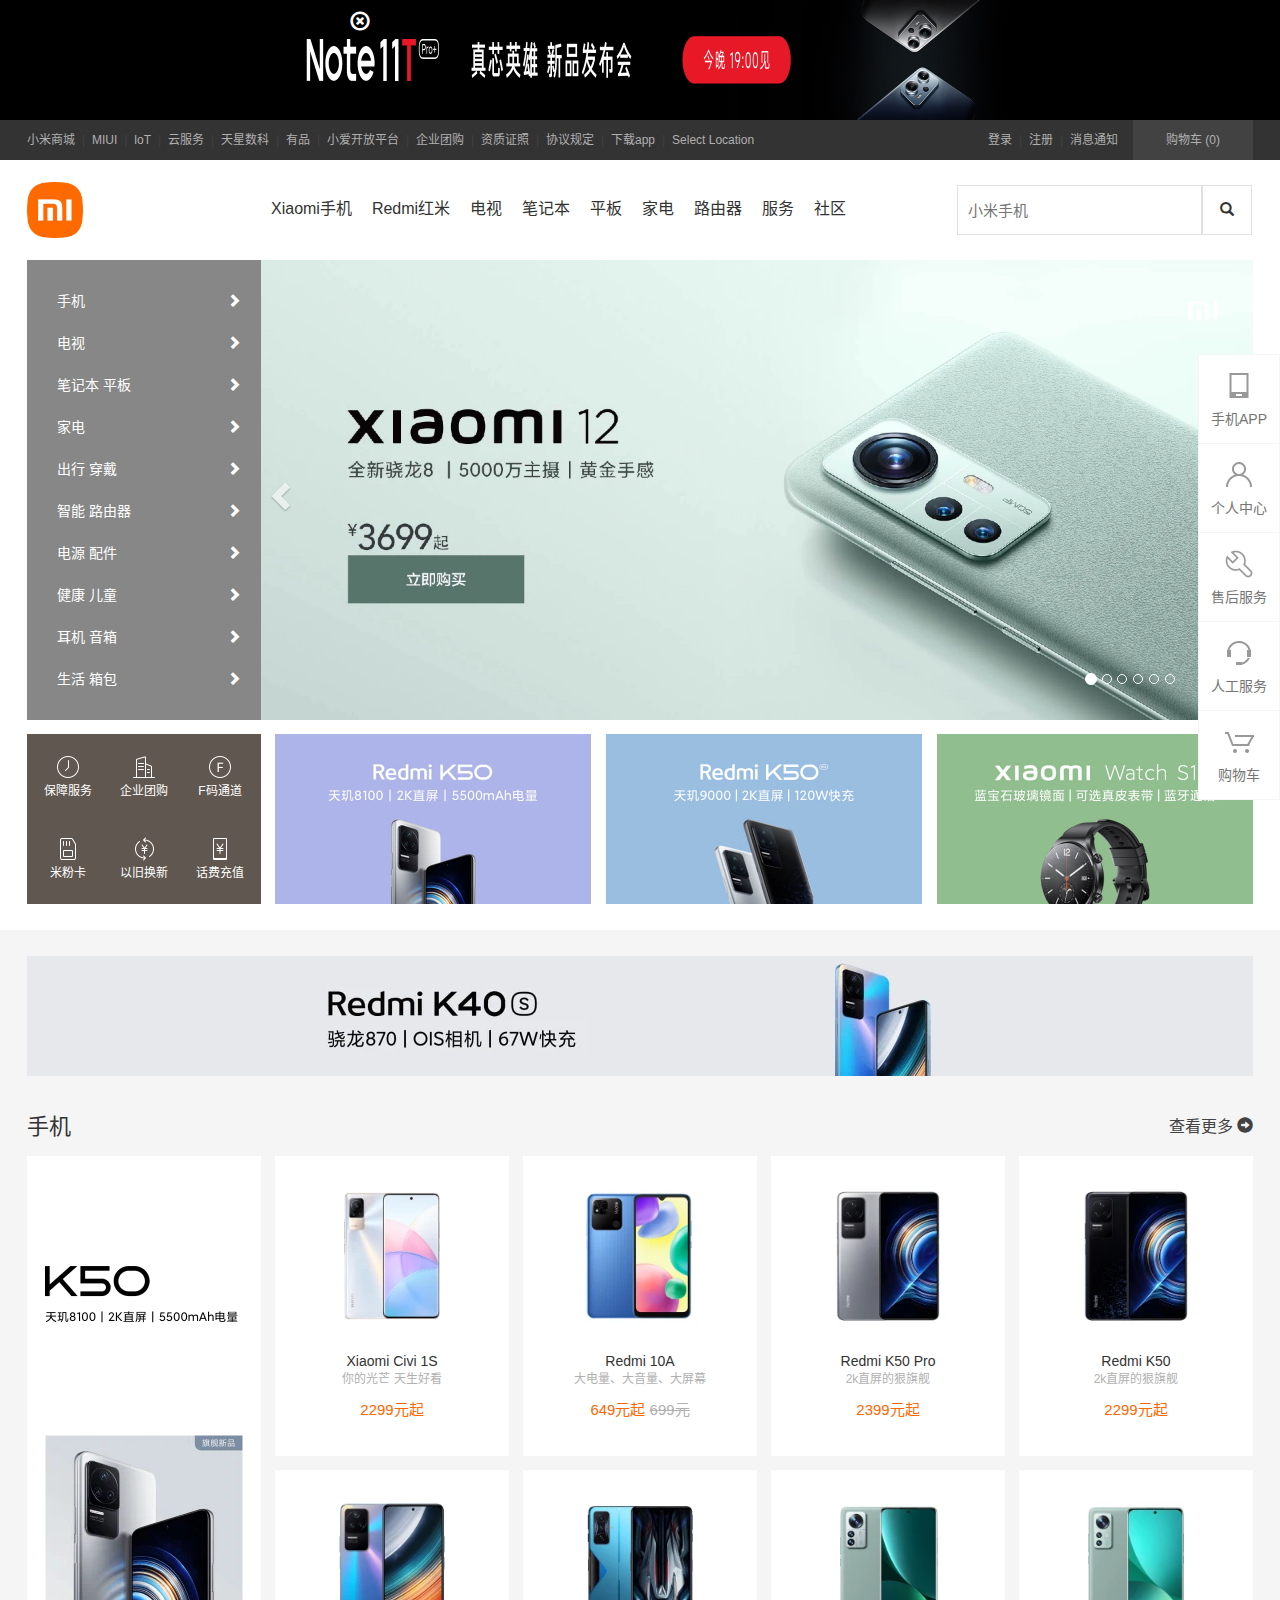
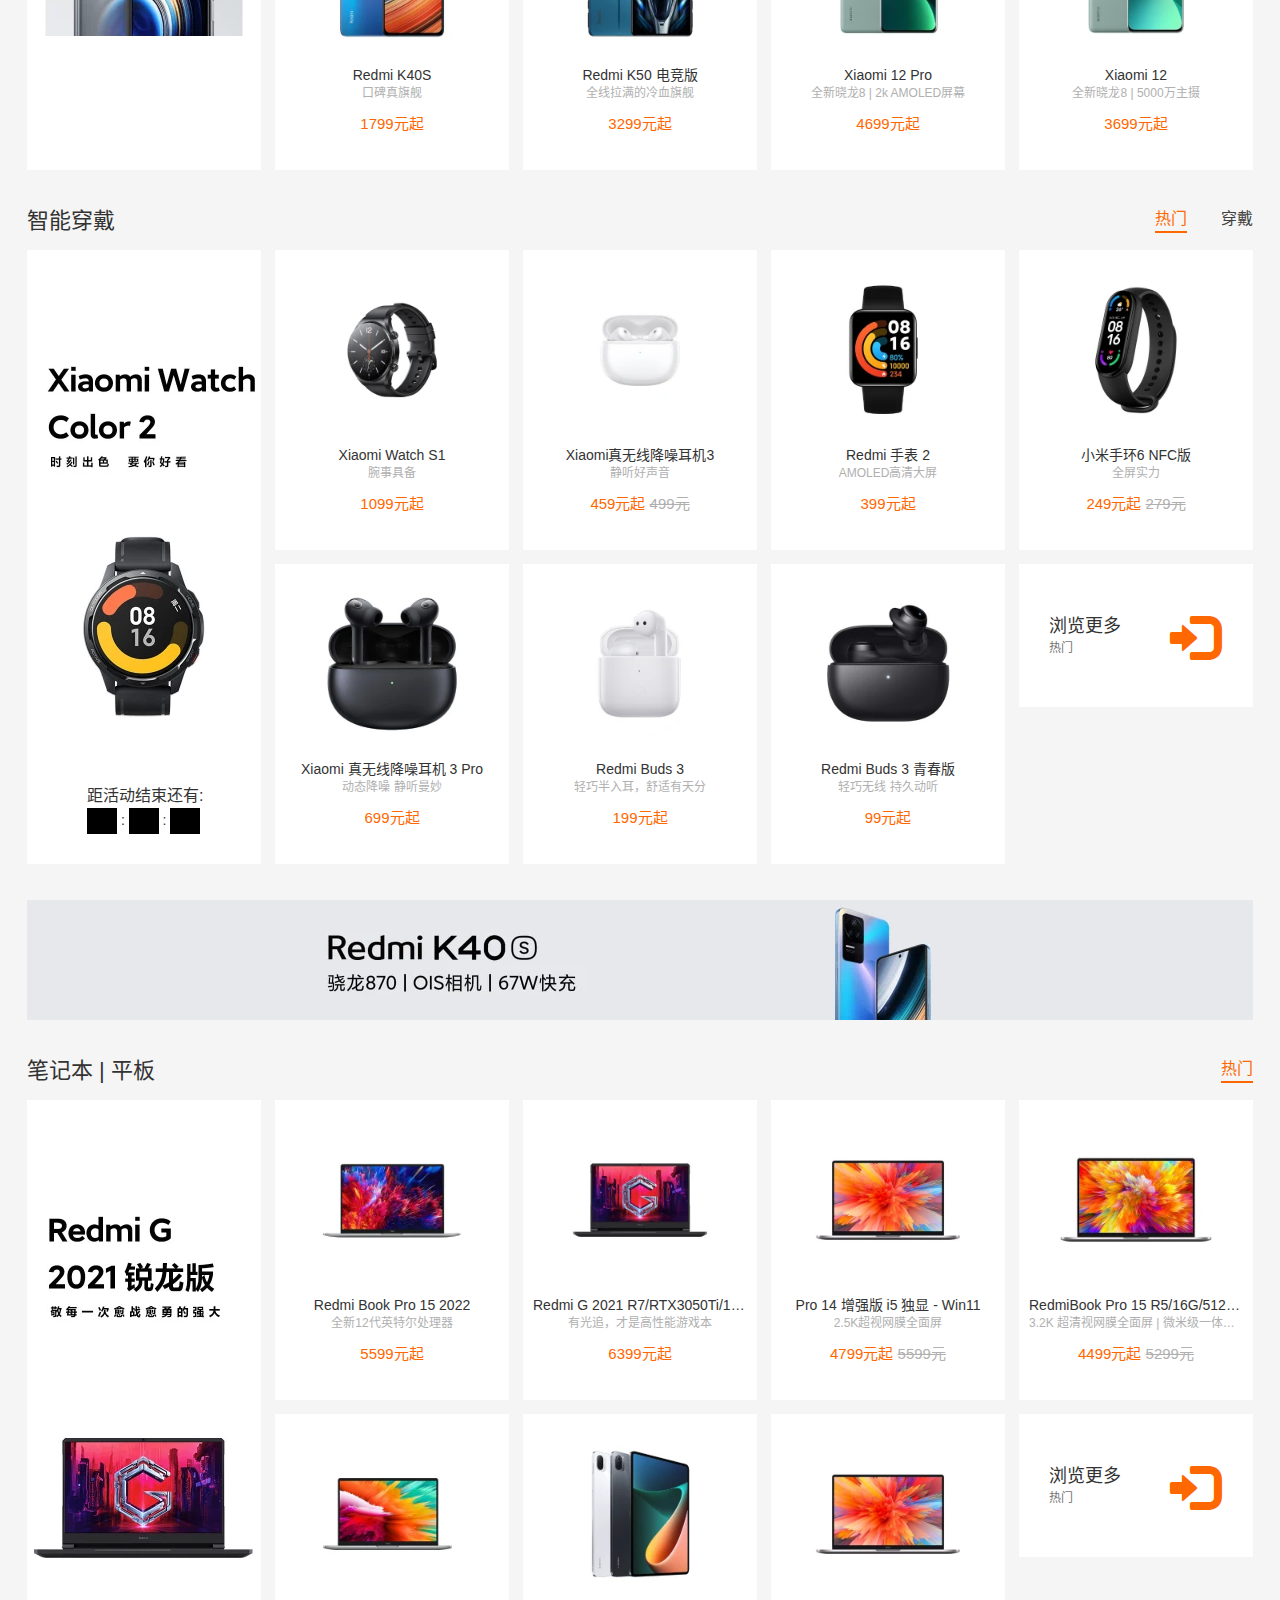
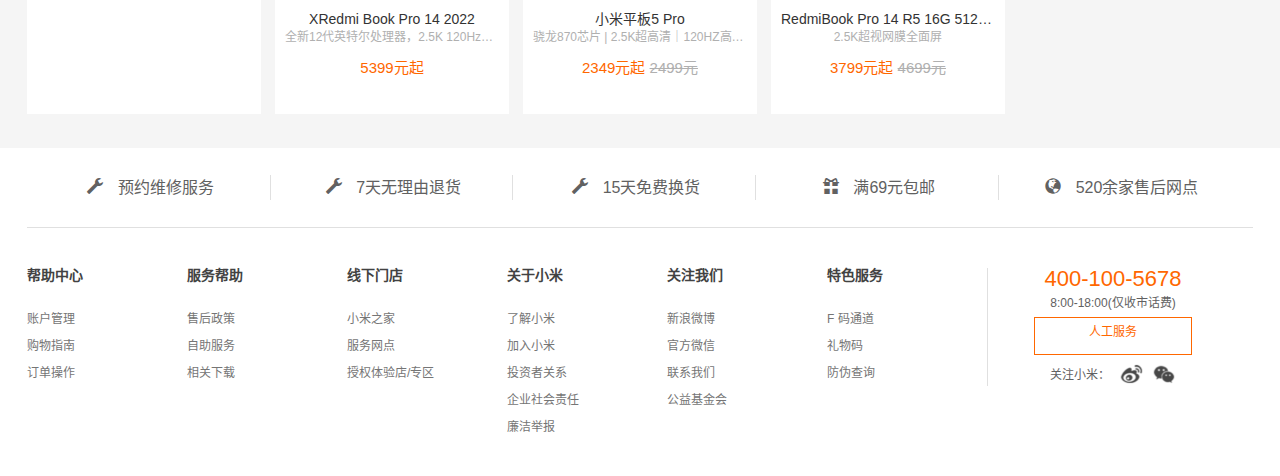
==== index.html @ 3104c043 "鼠标悬浮修改" ====
<!DOCTYPE html>
<html lang="zh-CN">
  <head>
    <meta charset="utf-8">
    <meta http-equiv="X-UA-Compatible" content="IE=edge">
    <meta name="viewport" content="width=device-width, initial-scale=1">
    <!-- 上述3个meta标签*必须*放在最前面，任何其他内容都*必须*跟随其后！ -->
    <title>mi</title>
    <link rel="shot icon" href="./images/mi_log.jpg">
    <!-- Bootstrap -->
    <link rel="stylesheet" href="./bootstrap框架/css/bootstrap.css">

    <!-- 初始化定义 -->
    <link rel="stylesheet" href="./css/initialization.css">
    <!-- 顶部导航栏 -->
    <link rel="stylesheet" href="./css/header.css">
    <!-- 轮播图区域 -->
    <link rel="stylesheet" href="./css/home_hero.css">
    <!-- 主要内容区域-->
    <link rel="stylesheet" href="./css/primary_coverage.css">
    <!-- 登录界面 -->
    <link rel="stylesheet" href="./css/Login_interface.css">
    <link rel="stylesheet" href="./css/sign_in.css">
    <!-- 右侧固定一长列 -->
    <link rel="stylesheet" href="./css/return_top.css">
    <!-- 最底部-预约维修-下面白色一块 -->
    <link rel="stylesheet" href="./css/bottom_information.css">

    <script src="./js/index.js"></script>
  </head>
  <body>
      <!-- 顶部导航栏 -->
    <div>
        <div class="header">
             <div id="advertisement" style="display: block;">
                <div class="advertisement-box">
                    <div class="delete_box" onclick="adclick()">
                        <span class="glyphicon glyphicon-remove-circle" aria-hidden="true" style="font-weight: 400; color: #fff;"></span>
                    </div>
                    <a>
                        <img src="./images/advertisement.jpg" alt="">
                    </a>
                </div>
             </div>
            <div class="site-topbar">
                <div class="container">
                    <div class="topbar-nav">
                        <a href="#">小米商城</a>
                        <span class="sep">|</span>
                        <a href="#">MIUI</a>
                        <span class="sep">|</span>
                        <a href="#">loT</a>
                        <span class="sep">|</span>
                        <a href="#">云服务</a>
                        <span class="sep">|</span>
                        <a href="#">天星数科</a>
                        <span class="sep">|</span>
                        <a href="#">有品</a>
                        <span class="sep">|</span>
                        <a href="#">小爱开放平台</a>
                        <span class="sep">|</span>
                        <a href="#">企业团购</a>
                        <span class="sep">|</span>
                        <a href="#">资质证照</a>
                        <span class="sep">|</span>
                        <a href="#">协议规定</a>
                        <span class="sep">|</span>
                        <a href="#">下载app</a>
                        <span class="sep">|</span>
                        <a href="#">Select Location</a>
                    </div>
                    <div class="topbar-cart">
                        <a href="./shopping_cart.html" id="shopping_cart_before" class="cart-mini">
                            购物车
                            <span>(0)</span>
                        </a>
                        <div class="cart-menu" id="shopping_cart_after" style="height: 0px;">
                            <div class="cart-menu_text" id="shopping_cart_after_text" >购物车中还没有商品，赶紧选购吧！</div>
                        </div>
                    </div>
                    <div class="topbar-info">
                        <a onclick="addClick();">登录</a>
                        <span class="sep">|</span>
                        <a href="#">注册</a>
                        <span class="sep">|</span>
                        <a href="#">消息通知</a>
                    </div>
                </div>
            </div>
            <div class="site-header">
                <div class="container">
                    <div class="header-logo"><img src="./images/mi_log.jpg" alt=""></div>
                    <div class="header-nav">
                        <ul class="nav-list">
                            <li class="nav-category">
                                <a class="link-category" href="#"><span style="display: none;" class="text">全部商品分类</span></a>
                                <div class="site-category">
                                    <ul class="site-category-list">
                                        <li class="category-item">
                                            <a class="title" id="col-1" href="#">手机<span class="glyphicon glyphicon-chevron-right arrow" aria-hidden="true"></span></a>
                                            <div id="list-col-1" class="children-list-col" style="display: none;">
                                                <ul class="children-list-col-1">
                                                    <li>
                                                        <a href="" class="links">
                                                            <img src="./images/左侧列表/1_1_1.jpg" alt="1_1_1" class="themb">
                                                            <span class="text">Xiaomi Civi 1S</span>
                                                        </a>
                                                    </li>
                                                    <li>
                                                        <a href="" class="links">
                                                            <img src="./images/左侧列表/1_1_1.jpg" alt="1_1_1" class="themb">
                                                            <span class="text">Xiaomi Civi 1S</span>
                                                        </a>
                                                    </li>
                                                    <li>
                                                        <a href="" class="links">
                                                            <img src="./images/左侧列表/1_1_1.jpg" alt="1_1_1" class="themb">
                                                            <span class="text">Xiaomi Civi 1S</span>
                                                        </a>
                                                    </li>
                                                    <li>
                                                        <a href="" class="links">
                                                            <img src="./images/左侧列表/1_1_1.jpg" alt="1_1_1" class="themb">
                                                            <span class="text">Xiaomi Civi 1S</span>
                                                        </a>
                                                    </li>
                                                    <li>
                                                        <a href="" class="links">
                                                            <img src="./images/左侧列表/1_1_1.jpg" alt="1_1_1" class="themb">
                                                            <span class="text">Xiaomi Civi 1S</span>
                                                        </a>
                                                    </li>
                                                    <li>
                                                        <a href="" class="links">
                                                            <img src="./images/左侧列表/1_1_1.jpg" alt="1_1_1" class="themb">
                                                            <span class="text">Xiaomi Civi 1S</span>
                                                        </a>
                                                    </li>
                                                </ul>
                                                <ul class="children-list-col-2">
                                                    <li>
                                                        <a href="" class="links">
                                                            <img src="./images/左侧列表/1_1_1.jpg" alt="1_1_1" class="themb">
                                                            <span class="text">Xiaomi Civi 1S</span>
                                                        </a>
                                                    </li>
                                                </ul>
                                                <ul class="children-list-col-3">
                                                    <li>
                                                        <a href="" class="links">
                                                            <img src="./images/左侧列表/1_1_1.jpg" alt="1_1_1" class="themb">
                                                            <span class="text">Xiaomi Civi 1S</span>
                                                        </a>
                                                    </li>
                                                </ul>
                                                <ul class="children-list-col-4">
                                                    <li>
                                                        <a href="" class="links">
                                                            <img src="./images/左侧列表/1_1_1.jpg" alt="1_1_1" class="themb">
                                                            <span class="text">Xiaomi Civi 1S</span>
                                                        </a>
                                                    </li>
                                                </ul>
                                            </div>
                                        </li>
                                        <li class="category-item"><a class="title" href="#">电视<span class="glyphicon glyphicon-chevron-right arrow" aria-hidden="true"></span></a></li>
                                        <li class="category-item"><a class="title" href="#">笔记本 平板<span class="glyphicon glyphicon-chevron-right arrow" aria-hidden="true"></span></a></li>
                                        <li class="category-item"><a class="title" href="#">家电<span class="glyphicon glyphicon-chevron-right arrow" aria-hidden="true"></span></a></li>
                                        <li class="category-item"><a class="title" href="#">出行 穿戴<span class="glyphicon glyphicon-chevron-right arrow" aria-hidden="true"></span></a></li>
                                        <li class="category-item"><a class="title" href="#">智能 路由器<span class="glyphicon glyphicon-chevron-right arrow" aria-hidden="true"></span></a></li>
                                        <li class="category-item"><a class="title" href="#">电源 配件<span class="glyphicon glyphicon-chevron-right arrow" aria-hidden="true"></span></a></li>
                                        <li class="category-item"><a class="title" href="#">健康 儿童<span class="glyphicon glyphicon-chevron-right arrow" aria-hidden="true"></span></a></li>
                                        <li class="category-item"><a class="title" href="#">耳机 音箱<span class="glyphicon glyphicon-chevron-right arrow" aria-hidden="true"></span></a></li>
                                        <li class="category-item"><a class="title" href="#">生活 箱包<span class="glyphicon glyphicon-chevron-right arrow" aria-hidden="true"></span></a></li>
                                    </ul>
                                </div>
                            </li>
                            <li id="nav-item-1" class="nav-item"><a class="link" href="#">Xiaomi手机</a></li>
                            <li id="nav-item-2" class="nav-item"><a class="link" href="#">Redmi红米</a></li>
                            <li class="nav-item"><a class="link" href="#">电视</a></li>
                            <li class="nav-item"><a class="link" href="#">笔记本</a></li>
                            <li class="nav-item"><a class="link" href="#">平板</a></li>
                            <li class="nav-item"><a class="link" href="#">家电</a></li>
                            <li class="nav-item"><a class="link" href="#">路由器</a></li>
                            <li class="nav-item"><a class="link" href="#">服务</a></li>
                            <li class="nav-item"><a class="link" href="#">社区</a></li>
                        </ul>
                    </div>
                    <div class="header-search">
                        <div class="search">
                            <input type="text" class="search_input" placeholder="小米手机">
                            <button type="button" class="search_button" aria-label="Left Align">
                                <span class="glyphicon glyphicon-search" aria-hidden="true"></span>
                            </button>
                        </div>
                    </div>
                </div>
                <div id="header-nav-menu_1" class="header-nav-menu" style="height: 0px;">
                    <div class="container">
                        <ul class="children-list clearfix">
                            <li>
                                <a href="#">
                                    <div class="figure-thumb">
                                        <img src="./images/1.jpg" alt="">
                                    </div>
                                    <div class="figure_title"> Xiaomi Civi 1s</div>
                                    <p class="price">2299元起</p>
                                </a>
                            </li>
                            <li>
                                <a href="#">
                                    <div class="figure-thumb">
                                        <img src="./images/1.jpg" alt="">
                                    </div>
                                    <div class="figure_title"> Xiaomi Civi 1s</div>
                                    <p class="price">2299元起</p>
                                </a>
                            </li>
                            <li>
                                <a href="#">
                                    <div class="figure-thumb">
                                        <img src="./images/1.jpg" alt="">
                                    </div>
                                    <div class="figure_title"> Xiaomi Civi 1s</div>
                                    <p class="price">2299元起</p>
                                </a>
                            </li>
                            <li>
                                <a href="#">
                                    <div class="figure-thumb">
                                        <img src="./images/1.jpg" alt="">
                                    </div>
                                    <div class="figure_title"> Xiaomi Civi 1s</div>
                                    <p class="price">2299元起</p>
                                </a>
                            </li>
                            <li>
                                <a href="#">
                                    <div class="figure-thumb">
                                        <img src="./images/1.jpg" alt="">
                                    </div>
                                    <div class="figure_title"> Xiaomi Civi 1s</div>
                                    <p class="price">2299元起</p>
                                </a>
                            </li>
                            <li>
                                <a href="#">
                                    <div class="figure-thumb">
                                        <img src="./images/1.jpg" alt="">
                                    </div>
                                    <div class="figure_title"> Xiaomi Civi 1s</div>
                                    <p class="price">2299元起</p>
                                </a>
                            </li>
                        </ul>
                    </div>
                </div>
                <div id="header-nav-menu_2" class="header-nav-menu" style="height: 0px;">
                    <div class="container">
                        <ul class="children-list clearfix">
                            <li>
                                <a href="#">
                                    <div class="figure-thumb">
                                        <img src="./images/2.jpg" alt="">
                                    </div>
                                    <div class="figure_title">Redmi 10A</div>
                                    <p class="price">699元起</p>
                                </a>
                            </li>
                            <li>
                                <a href="#">
                                    <div class="figure-thumb">
                                        <img src="./images/2.jpg" alt="">
                                    </div>
                                    <div class="figure_title">Redmi 10A</div>
                                    <p class="price">699元起</p>
                                </a>
                            </li>
                            <li>
                                <a href="#">
                                    <div class="figure-thumb">
                                        <img src="./images/2.jpg" alt="">
                                    </div>
                                    <div class="figure_title">Redmi 10A</div>
                                    <p class="price">699元起</p>
                                </a>
                            </li>
                            <li>
                                <a href="#">
                                    <div class="figure-thumb">
                                        <img src="./images/2.jpg" alt="">
                                    </div>
                                    <div class="figure_title">Redmi 10A</div>
                                    <p class="price">699元起</p>
                                </a>
                            </li>
                            <li>
                                <a href="#">
                                    <div class="figure-thumb">
                                        <img src="./images/2.jpg" alt="">
                                    </div>
                                    <div class="figure_title">Redmi 10A</div>
                                    <p class="price">699元起</p>
                                </a>
                            </li>
                            <li>
                                <a href="#">
                                    <div class="figure-thumb">
                                        <img src="./images/2.jpg" alt="">
                                    </div>
                                    <div class="figure_title">Redmi 10A</div>
                                    <p class="price">699元起</p>
                                </a>
                            </li>
                        </ul>
                    </div>
                </div>
            </div>
        </div>
    </div>

    <!-- 轮播图区域 -->
    <div class="container">
        <div class="home-hero">
            <div id="carousel-example-generic" class="carousel slide" data-ride="carousel">
                <!-- Indicators -->
                <ol class="carousel-indicators" style="width: 20%;left: 110%;">
                <li data-target="#carousel-example-generic" data-slide-to="0" class="active"></li>
                <li data-target="#carousel-example-generic" data-slide-to="1"></li>
                <li data-target="#carousel-example-generic" data-slide-to="2"></li>
                <li data-target="#carousel-example-generic" data-slide-to="3"></li>
                <li data-target="#carousel-example-generic" data-slide-to="4"></li>
                <li data-target="#carousel-example-generic" data-slide-to="5"></li>
                </ol>
            
                <!-- Wrapper for slides -->
                <div class="carousel-inner" role="listbox">
                <div class="item active">
                    <img src="./images/Rotation_map_1.jpg" alt="...">
                </div>
                <div class="item">
                    <img src="./images/Rotation_map_2.jpg" alt="...">
                </div>
                <div class="item">
                    <img src="./images/Rotation_map_3.jpg" alt="...">
                </div>
                <div class="item">
                    <img src="./images/Rotation_map_4.jpg" alt="...">
                </div>
                <div class="item">
                    <img src="./images/Rotation_map_5.jpg" alt="...">
                </div>
                <div class="item">
                    <img src="./images/Rotation_map_6.jpg" alt="...">
                </div>
                </div>
            
                <!-- Controls -->
                <a class="carousel-control" style="left: 234px;" href="#carousel-example-generic" role="button" data-slide="prev">
                <span class="glyphicon glyphicon-chevron-left" style="margin-left: -85px;" aria-hidden="true"></span>
                </a>
                <a class="carousel-control" style="right: 0; left: auto;" href="#carousel-example-generic" role="button" data-slide="next">
                <span class="glyphicon glyphicon-chevron-right" style="margin-right: -85px;" aria-hidden="true"></span>
                </a>
            </div>

            <div class="row" style="margin-top: 14px;">
                <div class="spanleft">
                    <ul class="home-channel-list">
                        <li>
                            <a href="#">
                                <img src="./images/spanleft_1.jpg" alt="">
                                保障服务
                            </a>
                        </li>
                        <li>
                            <a href="#">
                                <img src="./images/spanleft_2.jpg" alt="">
                                企业团购
                            </a>
                        </li>
                        <li>
                            <a href="#">
                                <img src="./images/spanleft_3.jpg" alt="">
                                F码通道
                            </a>
                        </li>
                        <li>
                            <a href="#">
                                <img src="./images/spanleft_4.jpg" alt="">
                                米粉卡
                            </a>
                        </li>
                        <li>
                            <a href="#">
                                <img src="./images/spanleft_5.jpg" alt="">
                                以旧换新
                            </a>
                        </li>
                        <li>
                            <a href="#">
                                <img src="./images/spanleft_6.jpg" alt="">
                                话费充值
                            </a>
                        </li>
                    </ul>
                </div>
                <div class="spanright">
                    <ul>
                        <li style="margin-left: 0px;"><img src="./images/spanright-1.jpg" alt=""></li>
                        <li><img src="./images/spanright-2.jpg" alt=""></li>
                        <li><img src="./images/spanright-3.jpg" alt=""></li>
                    </ul>
                </div>
            </div>
        </div>
    </div>

    <!-- 主要内容 -->
    <div class="home-main">
        <div class="container">
            <div class="primary_top">
                <img src="./images/primar_top.jpg" alt="">
            </div>


            <!-- 第一个主要内容 -->
            <div class="home-brick-box">
                <div class="box_header">
                    <h2>手机</h2>
                    <div class="more">
                        <a href="./more_phone.html">
                            查看更多
                            <span class="glyphicon glyphicon-circle-arrow-right" aria-hidden="true"></span>
                        </a>
                    </div>
                </div>
                <div>
                    <div class="row">
                        <div class="span_1">
                            <ul class="brick-promo-list">
                                <li>
                                    <a href="#">
                                        <img src="./images/primary_left_1.jpg" alt="">
                                    </a>
                                </li>
                            </ul>
                        </div>
                        <div class="span_2">
                            <ul class="brick-list">
                                <li class="brick-item">
                                    <a href="#">
                                        <div class="brick-item-img">
                                            <img src="./images/primary_1.jpg" alt="">
                                        </div>
                                        <h3 >Xiaomi Civi 1S</h3>
                                        <p>你的光芒 天生好看</p>
                                        <p class="price">
                                            2299元起
                                        </p>
                                    </a>
                                </li>
                                <li class="brick-item">
                                    <a href="#">
                                        <div class="brick-item-img">
                                            <img src="./images/primary_2.jpg" alt="">
                                        </div>
                                        <h3 >Redmi 10A</h3>
                                        <p>大电量、大音量、大屏幕</p>
                                        <p class="price">
                                            649元起
                                            <del style="color: #b0b0b0;">
                                                <span>699元</span>
                                            </del>
                                        </p>
                                        
                                    </a>
                                </li>
                                <li class="brick-item">
                                    <a href="#">
                                        <div class="brick-item-img">
                                            <img src="./images/primary_3.jpg" alt="">
                                        </div>
                                        <h3 >Redmi K50 Pro</h3>
                                        <p>2k直屏的狠旗舰</p>
                                        <p class="price">
                                            2399元起
                                        </p>
                                    </a>
                                </li>
                                <li class="brick-item">
                                    <a href="#">
                                        <div class="brick-item-img">
                                            <img src="./images/primary_4.jpg" alt="">
                                        </div>
                                        <h3 >Redmi K50</h3>
                                        <p>2k直屏的狠旗舰</p>
                                        <p class="price">
                                            2299元起
                                        </p>
                                    </a>
                                </li>
                                <li class="brick-item">
                                    <a href="#">
                                        <div class="brick-item-img">
                                            <img src="./images/primary_5.jpg" alt="">
                                        </div>
                                        <h3>Redmi K40S</h3>
                                        <p>口碑真旗舰</p>
                                        <p class="price">
                                            1799元起
                                        </p>
                                    </a>
                                </li>
                                <li class="brick-item">
                                    <a href="#">
                                        <div class="brick-item-img">
                                            <img src="./images/primary_6.jpg" alt="">
                                        </div>
                                        <h3 >Redmi K50 电竞版</h3>
                                        <p>全线拉满的冷血旗舰</p>
                                        <p class="price">
                                            3299元起
                                        </p>
                                    </a>
                                </li>
                                <li class="brick-item">
                                    <a href="#">
                                        <div class="brick-item-img">
                                            <img src="./images/primary_7.jpg" alt="">
                                        </div>
                                        <h3 >Xiaomi 12 Pro</h3>
                                        <p>全新晓龙8 | 2k AMOLED屏幕</p>
                                        <p class="price">
                                            4699元起
                                        </p>
                                    </a>
                                </li>
                                <li class="brick-item">
                                    <a href="#">
                                        <div class="brick-item-img">
                                            <img src="./images/primary_8.jpg" alt="">
                                        </div>
                                        <h3 >Xiaomi 12</h3>
                                        <p>全新晓龙8 | 5000万主摄</p>
                                        <p class="price">
                                            3699元起
                                        </p>
                                    </a>
                                </li>
                            </ul>
                        </div>
                    </div>
                </div>
            </div>
            <!-- 第二个 -->
            <div class="home-brick-box">
                <div class="box_header">
                    <h2>智能穿戴</h2>
                    <div class="more">
                        <ul class="tab-list">
                            <li class="tab-list-after" id="one" style="cursor: pointer;">热门</li>
                            <li id="two" style="cursor: pointer;">穿戴</li>
                        </ul>
                    </div>
                </div>
                <div>
                    <div class="row">
                        <div class="span_1">
                            <ul class="brick-promo-list">
                                <li>
                                    <!-- 倒计时 -->
                                    <div class="count_down" >
                                        <div style="font-size: 16px;">距活动结束还有:</div>
                                        <span id="shi"></span>
                                        :
                                        <span id="fen"></span>
                                        :
                                        <span id="miao1"></span>
                                    </div>

                                    <a href="#">
                                        <img src="./images/primary_left_2.jpg" alt="">
                                    </a>
                                </li>
                            </ul>
                        </div>

                        <!-- 热门 -->
                        <div id="two_3" class="span_2" style="display: block;">
                            <ul class="brick-list">
                                <li class="brick-item">
                                    <a href="#">
                                        <div class="brick-item-img">
                                            <img src="./images/1_1.jpg" alt="">
                                        </div>
                                        <h3 >Xiaomi Watch S1</h3>
                                        <p>腕事具备</p>
                                        <p class="price">
                                            1099元起
                                        </p>
                                    </a>
                                </li>
                                <li class="brick-item">
                                    <a href="#">
                                        <div class="brick-item-img">
                                            <img src="./images/1_2.jpg" alt="">
                                        </div>
                                        <h3 >Xiaomi真无线降噪耳机3</h3>
                                        <p>静听好声音</p>
                                        <p class="price">
                                            459元起
                                            <del style="color: #b0b0b0;">
                                                <span>499元</span>
                                            </del>
                                        </p>
                                        
                                    </a>
                                </li>
                                <li class="brick-item">
                                    <a href="#">
                                        <div class="brick-item-img">
                                            <img src="./images/1_3.jpg" alt="">
                                        </div>
                                        <h3 >Redmi 手表 2</h3>
                                        <p>AMOLED高清大屏</p>
                                        <p class="price">
                                            399元起
                                        </p>
                                    </a>
                                </li>
                                <li class="brick-item">
                                    <a href="#">
                                        <div class="brick-item-img">
                                            <img src="./images/1_4.jpg" alt="">
                                        </div>
                                        <h3 >小米手环6 NFC版</h3>
                                        <p>全屏实力</p>
                                        <p class="price">
                                            249元起
                                            <del style="color: #b0b0b0;">
                                                <span>279元</span>
                                            </del>
                                        </p>
                                    </a>
                                </li>
                                <li class="brick-item">
                                    <a href="#">
                                        <div class="brick-item-img">
                                            <img src="./images/1_5.jpg" alt="">
                                        </div>
                                        <h3>Xiaomi 真无线降噪耳机 3 Pro</h3>
                                        <p>动态降噪 静听曼妙</p>
                                        <p class="price">
                                            699元起
                                        </p>
                                    </a>
                                </li>
                                <li class="brick-item">
                                    <a href="#">
                                        <div class="brick-item-img">
                                            <img src="./images/1_6.jpg" alt="">
                                        </div>
                                        <h3>Redmi Buds 3</h3>
                                        <p>轻巧半入耳，舒适有天分</p>
                                        <p class="price">
                                            199元起
                                        </p>
                                    </a>
                                </li>
                                <li class="brick-item">
                                    <a href="#">
                                        <div class="brick-item-img">
                                            <img src="./images/1_7.jpg" alt="">
                                        </div>
                                        <h3>Redmi Buds 3 青春版</h3>
                                        <p>轻巧无线 持久动听</p>
                                        <p class="price">
                                            99元起
                                        </p>
                                    </a>
                                </li>
                                <li class="brick-item_a">
                                    <a href="./hot.html">
                                        <div class="figure_more_a">
                                            <span class="glyphicon glyphicon-log-in" aria-hidden="true"></span>
                                        </div>
                                        <div class="more_a">
                                            浏览更多
                                            <small>热门</small>
                                        </div>
                                    </a>
                                </li>
                            </ul>
                        </div>
                        
                        <!-- 穿戴 -->
                        <div id="two_2" class="span_2" style="display: none;">
                            <ul class="brick-list">
                                <li class="brick-item">
                                    <a href="#">
                                        <div class="brick-item-img">
                                            <img src="./images/2_1.jpg" alt="">
                                        </div>
                                        <h3 >小米手环6</h3>
                                        <p>全屏实力</p>
                                        <p class="price">
                                            209元起
                                            <del style="color: #b0b0b0;">
                                                <span>229元</span>
                                            </del>
                                        </p>
                                    </a>
                                </li>
                                <li class="brick-item">
                                    <a href="#">
                                        <div class="brick-item-img">
                                            <img src="./images/2_2.jpg" alt="">
                                        </div>
                                        <h3 >小米手环5 NFC版</h3>
                                        <p>多功能NFC 11钟运动模式</p>
                                        <p class="price">
                                            189元起
                                            <del style="color: #b0b0b0;">
                                                <span>229元</span>
                                            </del>
                                        </p>
                                        
                                    </a>
                                </li>
                                <li class="brick-item">
                                    <a href="#">
                                        <div class="brick-item-img">
                                            <img src="./images/2_3.jpg" alt="">
                                        </div>
                                        <h3 >Redmi AirDots 3真无线蓝牙耳机</h3>
                                        <p>圈铁音质，超长续航</p>
                                        <p class="price">
                                            169元起
                                            <del style="color: #b0b0b0;">
                                                <span>199元</span>
                                            </del>
                                        </p>
                                    </a>
                                </li>
                                <li class="brick-item">
                                    <a href="#">
                                        <div class="brick-item-img">
                                            <img src="./images/2_4.jpg" alt="">
                                        </div>
                                        <h3 >小米真无线蓝牙耳机Air 2 Pro</h3>
                                        <p>主动降噪/持久续航/无线充</p>
                                        <p class="price">
                                            399元起
                                            <del style="color: #b0b0b0;">
                                                <span>699元</span>
                                            </del>
                                        </p>
                                    </a>
                                </li>
                                <li class="brick-item">
                                    <a href="#">
                                        <div class="brick-item-img">
                                            <img src="./images/2_5.jpg" alt="">
                                        </div>
                                        <h3>小米真无线蓝牙耳机Air2 SE</h3>
                                        <p>放肆听，畅快听</p>
                                        <p class="price">
                                            129元起
                                            <del style="color: #b0b0b0;">
                                                <span>169元</span>
                                            </del>
                                        </p>
                                    </a>
                                </li>
                                <li class="brick-item_a">
                                    <a href="./more_wear.html">
                                        <div class="figure_more_a">
                                            <span class="glyphicon glyphicon-log-in" aria-hidden="true"></span>
                                        </div>
                                        <div class="more_a">
                                            浏览更多
                                            <small>热门</small>
                                        </div>
                                    </a>
                                </li>
                            </ul>
                        </div>      
                    </div>
                </div>
            </div>

            <div class="primary_top">
                <img src="./images/primar_top.jpg" alt="">
            </div>

            <!-- 第三个 -->
            <div class="home-brick-box">
                <div class="box_header">
                    <h2>笔记本 | 平板</h2>
                    <div class="more">
                        <ul class="tab-list">
                            <li class="tab-list-after" id="one" style="cursor: pointer;">热门</li>
                        </ul>
                    </div>
                </div>
                <div>
                    <div class="row">
                        <div class="span_1">
                            <ul class="brick-promo-list">
                                <li>
                                    <a href="#">
                                        <img src="./images/index-page-3/left.jpg" alt="">
                                    </a>
                                </li>
                            </ul>
                        </div>
                        <!-- 热门 -->
                        <div id="two_3" class="span_2" style="display: block;">
                            <ul class="brick-list">
                                <li class="brick-item">
                                    <a href="#">
                                        <div class="brick-item-img">
                                            <img src="./images/index-page-3/1.jpg" alt="">
                                        </div>
                                        <h3 >Redmi Book Pro 15 2022</h3>
                                        <p>全新12代英特尔处理器</p>
                                        <p class="price">
                                            5599元起
                                        </p>
                                    </a>
                                </li>
                                <li class="brick-item">
                                    <a href="#">
                                        <div class="brick-item-img">
                                            <img src="./images/index-page-3/2.jpg" alt="">
                                        </div>
                                        <h3 >
                                            Redmi G 2021 R7/RTX3050Ti/16G/51
                                        </h3>
                                        <p>有光追，才是高性能游戏本</p>
                                        <p class="price">
                                            6399元起
                                        </p>
                                        
                                    </a>
                                </li>
                                <li class="brick-item">
                                    <a href="#">
                                        <div class="brick-item-img">
                                            <img src="./images/index-page-3/3.jpg" alt="">
                                        </div>
                                        <h3 >Pro 14 增强版 i5 独显 - Win11</h3>
                                        <p>2.5K超视网膜全面屏</p>
                                        <p class="price">
                                            4799元起
                                            <del style="color: #b0b0b0;">
                                                <span>5599元</span>
                                            </del>
                                        </p>
                                    </a>
                                </li>
                                <li class="brick-item">
                                    <a href="#">
                                        <div class="brick-item-img">
                                            <img src="./images/index-page-3/4.jpg" alt="">
                                        </div>
                                        <h3 >
                                            RedmiBook Pro 15 R5/16G/512G 灰	
                                        </h3>
                                        <p>3.2K 超清视网膜全面屏 | 微米级一体精雕工艺	</p>
                                        <p class="price">
                                            4499元起
                                            <del style="color: #b0b0b0;">
                                                <span>5299元</span>
                                            </del>
                                        </p>
                                    </a>
                                </li>
                                <li class="brick-item">
                                    <a href="#">
                                        <div class="brick-item-img">
                                            <img src="./images/index-page-3/5.jpg" alt="">
                                        </div>
                                        <h3>XRedmi Book Pro 14 2022</h3>
                                        <p>全新12代英特尔处理器，2.5K 120Hz高清屏，可选MX550独立显卡,CNC一体精雕工艺</p>
                                        <p class="price">
                                            5399元起
                                        </p>
                                    </a>
                                </li>
                                <li class="brick-item">
                                    <a href="#">
                                        <div class="brick-item-img">
                                            <img src="./images/index-page-3/6.jpg" alt="">
                                        </div>
                                        <h3>小米平板5 Pro</h3>
                                        <p>骁龙870芯片 | 2.5K超高清｜120HZ高刷新率 </p>
                                        <p class="price">
                                            2349元起
                                            <del style="color: #b0b0b0;">
                                                <span>2499元</span>
                                            </del>
                                        </p>
                                    </a>
                                </li>
                                <li class="brick-item">
                                    <a href="#">
                                        <div class="brick-item-img">
                                            <img src="./images/index-page-3/7.jpg" alt="">
                                        </div>
                                        <h3>
                                            RedmiBook Pro 14 R5 16G 512G UMA
                                        </h3>
                                        <p>2.5K超视网膜全面屏</p>
                                        <p class="price">
                                            3799元起
                                            <del style="color: #b0b0b0;">
                                                <span>4699元</span>
                                            </del>
                                        </p>
                                    </a>
                                </li>
                                <li class="brick-item_a">
                                    <a href="#">
                                        <div class="figure_more_a">
                                            <span class="glyphicon glyphicon-log-in" aria-hidden="true"></span>
                                        </div>
                                        <div class="more_a">
                                            浏览更多
                                            <small>热门</small>
                                        </div>
                                    </a>
                                </li>
                            </ul>
                        </div>      
                    </div>
                </div>
            </div>
        </div>
    </div>

<!-- 底部信息 -->
<div class="bottom_information_box">
    <div class="bottom_info">
        <div class="container">
            <div class="footer-service">
                <ul class="list-service">
                    <li>
                        <a href="">
                            <span class="glyphicon glyphicon-wrench" aria-hidden="true"></span>
                            预约维修服务
                        </a>
                    </li>
                    <li>
                        <a href="">
                            <span class="glyphicon glyphicon-wrench" aria-hidden="true"></span>
                            7天无理由退货
                        </a>
                    </li>
                    <li>
                        <a href="">
                            <span class="glyphicon glyphicon-wrench" aria-hidden="true"></span>
                            15天免费换货
                        </a>
                    </li>
                    <li>
                        <a href="">
                            <span class="glyphicon glyphicon-gift" aria-hidden="true"></span>
                            满69元包邮
                        </a>
                    </li>
                    <li>
                        <a href="">
                            <span class="glyphicon glyphicon-globe" aria-hidden="true"></span>
                            520余家售后网点
                        </a>
                    </li>
                </ul>
            </div>
            <div class="footer-links">
                <dl class="col-links col-links-first">
                    <dt>帮助中心</dt>
                    <dd>账户管理</dd>
                    <dd>购物指南</dd>
                    <dd>订单操作</dd>
                </dl>
                <dl class="col-links">
                    <dt>服务帮助</dt>
                    <dd>售后政策</dd>
                    <dd>自助服务</dd>
                    <dd>相关下载</dd>
                </dl>
                <dl class="col-links">
                    <dt>线下门店</dt>
                    <dd>小米之家</dd>
                    <dd>服务网点</dd>
                    <dd>授权体验店/专区</dd>
                </dl>
                <dl class="col-links">
                    <dt>关于小米</dt>
                    <dd>了解小米</dd>
                    <dd>加入小米</dd>
                    <dd>投资者关系</dd>
                    <dd>企业社会责任</dd>
                    <dd>廉洁举报</dd>
                </dl>
                <dl class="col-links">
                    <dt>关注我们</dt>
                    <dd>新浪微博</dd>
                    <dd>官方微信</dd>
                    <dd>联系我们</dd>
                    <dd>公益基金会</dd>
                </dl>
                <dl class="col-links">
                    <dt>特色服务</dt>
                    <dd>F 码通道</dd>
                    <dd>礼物码</dd>
                    <dd>防伪查询</dd>
                </dl>
                <div class="col-contact">
                    <p class="phone">400-100-5678</p>
                    <p>8:00-18:00(仅收市话费)</p>
                    <a href="#" class="btn-line-primary">人工服务</a>
                    <div class="follow">
                        关注小米：
                        <a class="wb"></a>
                        <a class="wx"></a>
                    </div>
                </div>
            </div>
        </div>
    </div>
</div>



    <!-- 登录界面 -->
<div >
    <!-- 登录 -->
    <div class="main_box akw">
        <div class="login_box">
            <h3><span>用户登录</span></h3>
            <form method="get">
                <div class="form_all_box">
                    <input type="text" class="form_box" id="uers" placeholder="用户名">
                    <span id="usernameError"></span>
                </div>
                <div class="form_all_box">
                    <input type="password" class="form_box" id="password" placeholder="密码(字母与数字的组合)">
                    <span id="passwordError"></span>
                </div>
            </form>
            <div class="select_btn">
                <h4 class="ml">
                    <input type="checkbox" name="select" value="下次自动登录"><span>下次自动登录</span>
                </h4>
                <h4 class="mr">
                    <span class="forget_pw">忘记密码？<a href="#">找回</a></span>
                </h4>
            </div>
            <div class="form_all_box ">
                <button type="submit" class="btn_box" id="register" onclick="outClick()">
                    <a style="text-decoration: none; color: #ffffff; font-size: 16px; margin-left: -20px;">登陆</a> 
                </button>
            </div>
        </div>
    </div>
    <!-- 遮盖层 -->
    <div class="shadow"></div>
</div>


    <!-- 右侧返回顶部按钮 -->
    <div class="return_top_box">
        <a id="r_first">
            <div >
                <img src="./images/return_top_1_b.jpg" alt="">
                <img id="r-img-first" src="./images/right-button/74c4fcb4475af8308e9a670db9c01fdf.png" alt="" class="hover">
            </div>
            <span id="r-first-span">
                手机APP
            </span>
        </a>
        <a id="r-2">
            <div>
                <img src="./images/return_top_2.jpg" alt="">
                <img id="r-i-2" src="./images/right-button/41f858550f42eb1770b97faf219ae215.png" alt="" class="hover">
            </div>
            <span id="r-s-2">
                个人中心
            </span>
        </a>
        <a id="r-3">
            <div>
                <img src="./images/return_top_3.jpg" alt="">
                <img id="r-i-3"  src="./images/right-button/3.png" alt="" class="hover">
            </div>
            <span id="r-s-3">
                售后服务
            </span>
        </a>
        <a id="r-4">
            <div>
                <img src="./images/return_top_4.jpg" alt="">
                <img id="r-i-4"  src="./images/right-button/4.png" alt="" class="hover">
            </div>
            <span id="r-s-4">
                人工服务
            </span>
        </a>
        <a href="./shopping_cart.html" id="r-5">
            <div>
                <img src="./images/return_top_5.jpg" alt="">
                <img id="r-i-5" src="./images/right-button/5.png" alt="" class="hover">
            </div>
            <span id="r-s-5">
                购物车
            </span>
        </a>
        <a href="#" id="return" style="margin-top: 40px; display: none;">
            <div>
                <img src="./images/return_top_6.jpg" alt="">
            </div>
            <span class="top">
                回到顶部
            </span>
        </a>
    </div>


    <script>

        // 登录界面登录按钮
        var retn= document.getElementById("register")
        retn.disabled=true;

        // 表单验证
        // 用户名验证
        var retVal = true;
        var usernameElt = document.getElementById("uers");
        var usernameErrorSpan=document.getElementById("usernameError");
        //用户名正则表达式
        var usernameRegExp = /^[a-zA-Z0-9_-]{4,16}$/;

        usernameElt.onchange=function(){
            var username = usernameElt.value.trim();
            usernameElt.value = username;
            var usernameRetVal = usernameRegExp.test(username);
            if (!(usernameElt.value=="")) {
                    if (!usernameRetVal) {
                        //获取用户名后文本对象
                        usernameErrorSpan.innerHTML = "<font color='red'>用户名不符合格式</font>";
                    } else {
                        usernameErrorSpan.innerHTML = "<font color='green'>用户名符合格式</font>";
                        retn.disabled=false;
                    }
                }else {
                    usernameErrorSpan.innerHTML="<font color='red'>用户名不能为空</font>"
                }
            
        }

           //获取焦点，清除span内容
           usernameElt.onfocus=function () {
                //如果username等于一个或多个空格
                //清空非法value,使用index函数，结果等于-1，则不含有该字符串
                if(!(usernameErrorSpan.innerText.indexOf("不")==-1)){
                    //如果usernameError不为空串,字符串中含有"不"清空value
                    usernameElt.value="";
                }
                //清空span内容
                usernameErrorSpan.innerText="";
            }

            var passwordElt=document.getElementById("password");
            var  passwordErrorSpan=document.getElementById("passwordError")
            var passwordRegExp=/^(?![0-9]+$)(?![a-zA-Z]+$)[0-9A-Za-z\\W]{6,18}$/
            //密码验证
            passwordElt.onchange=function () {
                //去除前后空白
                var password=passwordElt.value.trim();
                passwordElt.value=password;
                //password不为空开始验证
                if(!(passwordElt.value=="")){
                    //密码格式验证
                    var passwordRetVal=passwordRegExp.test(password);
                    if(passwordRetVal){
                       passwordErrorSpan.innerHTML="<font color='green'>密码格式正确</font>"
                        retn.disabled=false;
                    }else{
                        passwordErrorSpan.innerHTML="<font color='red'>密码格式不正确(数字和字母结合)</font>"
                    }
                }else{
                    //密码不能为空
                    passwordErrorSpan.innerHTML="<font color='red'>密码不能为空</font>"
                }

            }


        // 登录按钮
        function addClick(){
            $(".akw").css({'display':'block'});
            document.body.style.overflow = "hidden";
            $(".shadow").css({'display':'block'});
            return 0;
    }
        function outClick(){
            $(".akw").css({'display':'none'});
            document.body.style.overflow = "auto";
            $(".shadow").css({'display':'none'});
            location.reload();

            return 0;
        }


        // 倒计时
        var shi = document.getElementById("shi");
        var fen = document.getElementById("fen");
        var maio = document.getElementById("miao1");
        function daojishi() {
            var olddate = new Date();
            var yuandan = new Date("2023 / 1 / 1 ");
            yuandan.setHours(0, 0)
            var num = yuandan.getTime() - olddate.getTime();
            // 获取小时数
            xiaoshi = Math.floor((num % (86400 * 1000)) / 3600 / 1000)

            xiaoshi = xiaoshi < 10 ? '0' + xiaoshi : xiaoshi;
            // 获取分钟数
            fenzhong = Math.floor((num % (86400 * 1000 * 3600)) / 60 / 1000) % 60

            fenzhong = fenzhong < 10 ? '0' + fenzhong : fenzhong;
            // 获取秒
            miao = Math.floor(num / 1000) % 60

            miao = miao < 10 ? '0' + miao : miao;
            //给i为shi的sapn添加定时小时内容
            shi.innerHTML = `${xiaoshi}`
            fen.innerHTML = `${fenzhong}`
            miao1.innerHTML = `${miao}`
        }
        setInterval(daojishi, 1000)

    // 返回顶部按钮出现及消失
    function getScrollTop() {  
        var ret = document.getElementById("return");
        var scrollPos;  
        if (window.pageYOffset) {  
        scrollPos = window.pageYOffset; }  
        else if (document.compatMode && document.compatMode != 'BackCompat')  
        { scrollPos = document.documentElement.scrollTop; }  
        else if (document.body) { scrollPos = document.body.scrollTop; }  

        if(scrollPos>400){
            ret.style.display='block';
        }else{
            ret.style.display='none';
        }

        return scrollPos;   
    }  
    setInterval(getScrollTop, 100);
    
    </script>

    <!-- jQuery (Bootstrap 的所有 JavaScript 插件都依赖 jQuery，所以必须放在前边) -->
    <script src="https://fastly.jsdelivr.net/npm/jquery@1.12.4/dist/jquery.min.js" integrity="sha384-nvAa0+6Qg9clwYCGGPpDQLVpLNn0fRaROjHqs13t4Ggj3Ez50XnGQqc/r8MhnRDZ" crossorigin="anonymous"></script>
    <!-- 加载 Bootstrap 的所有 JavaScript 插件。你也可以根据需要只加载单个插件。 -->
    <script src="./bootstrap框架/js/bootstrap.js"></script>
  </body>
</html>
---- css/initialization.css ----
/* 初始化定义 */

*{
    margin: 0px;
    padding: 0px;
}

body{
    color: #333;
    background-color: #fff;
    min-width: 1226px;
}

.container{
    padding: 0px;
}

a:link{
    text-decoration: none;
}

img{
    border: 0px;
}
---- css/header.css ----
/* 顶部导航条 */

.site-topbar{
    position: relative;
    height: 40px;
    font-size: 12px;
    color: #b0b0b0;
    background: #333;
}

.container{
    width: 1226px;
    margin-right: auto;
    margin-left: auto;
}

.topbar-nav{
    float: left;
    height: 40px;
    line-height: 40px;
}

.site-topbar a{
    color: #b0b0b0;
    line-height: 40px;
    display: inline-block;
}

.site-topbar a:hover{
    color: #fff;
}

.topbar-cart{
    position: relative;
    float: right;
    width: 120px;
    height: 40px;
    margin-left: 15px;
    font-size: 12px;
}

.cart-mini{
    position: relative;
    display: block;
    height: 40px;
    line-height: 40px;
    text-align: center;
    color: #b0b0b0;
    background-color: #424242;
    width: 100%;
}

.cart-mini_hover{
    background-color: #fff;
    color: #ff7f00 !important;
}

.topbar-info{
    position: relative;
    float: right;
    height: 40px;
    line-height: 40px;
}

.sep{
    margin: 0 .3em;
    color: #424242;
}

.site-header{
    position: relative;
    height: 100px;
}

.header-logo{
    float: left;
    width: 62px;
    margin-top: 22px;
}

.header-logo>img{
    position: relative;
    display: block;
    width: 56px;
    height: 56px;
    overflow: hidden;
}

.header-nav{
    float: left;
    width: 850px;
}

.nav-list{
    position: relative;
    float: left;
    width: 1100px;
    height: 88px;
    margin: 0px;
    padding: 12px 0px 0px 30px;
    list-style-type: none;
    font-size: 16px;
}

.nav-category{
    position: relative;
    float: left;
    padding-right: 15px;
}

.nav-item{
    float: left;
}

.link-category{
    display: block;
    padding: 26px 0 38px;
    text-align: right;
    color: #333;
    width: 127px;
    height: 88px;
}

.link{
    display: block;
    padding: 26px 10px 38px;
    color: #333;
    height: 88px;
}

.link:hover{
    color: #ff7f00;
}

.header-search{
    float: right;
    width: 296px;
    margin-top: 25px;
}

.search{
    position: relative;
    width: 296px;
    height: 50px;
}

.search>input{
    width: 245px;
    height: 100%;
    border: 1px solid #e0e0e0;
    outline: none;
    font-size: 15px;
    padding-left: 10px;
}

.search_button{
    position: absolute;
    width: 50px;
    height: 100%;
    border: 1px solid #e0e0e0;
    background: #fff;
}

.site-category{
    position: absolute;
    top: 88px;
    left: -92px;
    width: 234px;
    height: 460px;
    font-size: 14px;
    z-index: 3;
    display: block;
}

.site-category-list{
    list-style: none;
    height: 460px;
    border: 0px;
    color: #fff;
    background: rgb(135, 135, 135);
    margin: 0px;
    padding: 20px 0px;
}

.category-item:hover{
    background-color: #ff7f00;
}

.title{
    position: relative;
    display: block;
    padding-left: 30px;
    height: 42px;
    line-height: 42px;
    color: #fff;
}

.title:visited{
    color: #fff;
}

.title:hover{
    color: #fff;
}

a:hover{
    text-decoration: none;    
}

.arrow{
    position: absolute;
    top: 13px;
    right: 20px;
}

.cart-menu{
    position: absolute;
    z-index: 4;
    right: 0px;
    top: 40px;
    width: 316px;
    color: #424242;
    background-color: #fff;
    box-shadow: 0px 2px 10px rgb(0, 0, 0,15%);
    transition: all .3s;
}

.cart-menu_text{
    padding: 20px 0px 20px;
    margin: 0 20px 20px ;
    text-align: center;
    display: none;
}


.header-nav-menu{
    height: 229px;
    position: absolute;
    top: 100px;
    left: 0px;
    z-index: 10;
    width: 100%;
    box-shadow: 0 3px 4px rgb(0 0 0 / 18%);
    background-color: #fff;
    overflow: hidden;
    transition: all .3s;
}

.children-list-col{
    width: 992px;
    position: absolute;
    left: 234px;
    top: 0px;
    z-index: 5;
    height: 460px;
    border: 1px solid #e0e0e0;
    border-left: 0px;
    background: #fff;
    box-shadow: 0px 8px 16px rgb(0, 0, 0,18%);
}

.links{
    display: block;
    padding: 18px 20px;
    line-height: 40px;
    color: #333;
    transition: color .2s;
}

.themb{
    width: 40px;
    height: 40px;
    float: left;
    margin-right: 12px;
    vertical-align: middle;
}

.text{
    float: left;
    width: 172px;
    line-height: 40px;
    white-space: nowrap;
    text-overflow: ellipsis;
    overflow: hidden;
}

.children-list-col-1{
    width: 248px;
    float: left;
    height: 458px;
    margin: 0px;
    padding: 2px 0px;
    list-style-type: none;
}

.children-list-col li{
    position: relative;
    float: left;
    width: 265px;
    height: 76px;
}

.children-list-col-2{
    width: 248px;
    float: left;
    height: 458px;
    margin: 0px;
    padding: 2px 0px;
    list-style-type: none;
}
.children-list-col-3{
    width: 248px;
    float: left;
    height: 458px;
    margin: 0px;
    padding: 2px 0px;
    list-style-type: none;
}
.children-list-col-4{
    width: 247px;
    float: left;
    height: 458px;
    margin: 0px;
    padding: 2px 0px;
    list-style-type: none;
}


.children-list{
    margin: 0px;
    padding: 0px;
    list-style-type: none;
    font-size: 12px;
}

.clearfix::before{
    content: " ";
    display: table;
}

.children-list li{
    position: relative;
    float: left;
    width: 204px;
    padding: 35px 12px 0px;
    text-align: center;
}

.children-list li::before{
    position: absolute;
    left: 0;
    top: 35px;
    z-index: 1;
    width: 1px;
    height: 100px;
    content: "";
    background-color: #e0e0e0;
}

.figure-thumb{
    width: 160px;
    height: 110px;
    margin: 0 auto 16px;
    text-align: center;
}

.figure-thumb img{
    width: 160px;
    height: 110px;
}

.figure_title{
    color: #333;
    margin: 0px;
    line-height: 20px;
}


/* 顶部广告 */
.advertisement-box{
    width: 100%;
    height: 120px;
    position: relative;
}

.advertisement-box img{
    width: 100%;
    height: 100%;
}

.delete_box{
    position: absolute;
    left: 350px;
    top: 10px;
}

.delete_box:hover{
    cursor:pointer;
}

.glyphicon-remove-circle{
    font-size: 20px;
}
---- css/home_hero.css ----
/* 轮播图区域 */

.home-hero{
    position: relative;
    margin-bottom: 26px;
}

.row{
    margin-left: -14px;
}

.spanleft{
    width: 234px;
    float: left;
    margin-left: 14px;
    min-height: 1px;
}

.home-channel-list{
    margin: 0px;
    padding: 3px;
    list-style-type: none;
    font-size: 12px;
    text-align: center;
    background: #5f5750;
    height: 170px;
}

.home-channel-list li{
    position: relative;
    float: left;
    width: 76px;
    height: 82px;
    padding: 0px 3px;
}

.home-channel-list a{
    display: block;
    padding-top: 18px;
    color: #fff;
}

.home-channel-list img{
    display: block;
    width: 24px;
    height: 24px;
    margin: 0 auto 4px;
}

.spanright{
    width: 978px;
    float: left;
    margin-left: 14px;
    min-height: 1px;
}

.spanright>ul{
    list-style: none;
}

.spanright>ul>li{
    float: left;
    width: 316px;
    height: 170px;
    margin-left: 15px;
}

.spanright>ul>li>img{
    display: block;
    width: 316px;
    height: 170px;
}
---- css/primary_coverage.css ----
/* 主要内容 */

.home-main{
    padding-top: 4px;
    padding-bottom: 12px;
    background: #f5f5f5;
}

.primary_top{
    height: 120px;
    margin: 22px 0;
    overflow: hidden;
}

.home-brick-box{
    margin-bottom: 8px;
}

.box_header{
    position: relative;
    height: 58px;
}
.box_header>h2{
    margin: 0;
    font-size: 22px;
    font-weight: 200;
    line-height: 58px;
    color: #333;
}

.more{
    position: absolute;
    top: 0px;
    right: 0px;
}

.more>a{
    font-size: 16px;
    line-height: 58px;
    color: #424242;
    transition: all .4s;
}

.more>a:hover{
    color: #ff6700;
}

.row{
    margin-left: -14px;
}
.span_1{
    width: 234px;
    float: left;
    margin-left: 14px;
    min-height: 1px;
}

.span_2{
    width: 978px;
    float: left;
    margin-left: 14px;
    min-height: 1px;
}

.brick-promo-list{
    margin: 0 0 -14px -14px;
    height: 614px;
    padding: 0px;
    list-style-type: none;
}

.brick-promo-list>li{
    height: 614px;
    position: relative;
    float: left;
    width: 234px;
    margin-left: 14px;
    margin-bottom: 14px;
    background: #fff;
    top: 0px;
}

.brick-promo-list>li:hover{
    top: -3px;
    box-shadow: 0px 0px 12px rgba(0, 0, 0, 0.24);
}

.brick-list{
    margin: 0 0 -14px -14px;
    width: 992px;
    height: 614px;
    padding: 0px;
    list-style-type: none;
}

.brick-item{
    height: 300px;
    padding: 0px;
    position: relative;
    float: left;
    width: 234px;
    margin-left: 14px;
    margin-bottom: 14px;
    background-color: #fff;
    top: 0px;
}

.brick-item:hover{
    top: -3px;
    box-shadow: 0px 0px 12px rgba(0, 0, 0, 0.24);
}

.brick-item>a{
    display: block;
    height: 100%;
    box-sizing: border-box;
    padding: 20px 0;
}

.brick-item-img{
    width: 160px;
    height: 160px;
    margin: 0 auto 18px;
    border: 0px;
}

.brick-item-img>img{
    width: 160px;
    height: 160px;
}

.brick-item h3{
    text-align: center;
    text-overflow: ellipsis;
    white-space: nowrap;
    overflow: hidden;
    font-size: 14px;
    font-weight: 400;
    color: #333;
    margin: 0 10px 2px;
}

.brick-item>a>p{
    margin: 0 10px 10px;
    height: 18px;
    font-size: 12px;
    color: #b0b0b0;
    text-align: center;
    text-overflow: ellipsis;
    white-space: nowrap;
    overflow: hidden;
}

.price{
    margin: 0 10px 14px;
    text-align: center ;
    color: #ff6700 !important;
    font-size: 15px !important;
}

.del{
    margin-left: .5em;
    color: #b0b0b0 !important;
}

.tab-list{
    margin: 0px;
    padding: 16px 0px 0px ;
    list-style-type: none;
    font-size: 16px;
}

.tab-list li{
    margin: 0px 0px 0px 30px;
    display: inline-block;
    padding: 0px;
    color: #424242;
}

.tab-list-after{
    color: #ff6700 !important;
    border-bottom: 2px solid #ff6700;
}

.brick-item_a{
    position: relative;
    float: left;
    width: 234px;
    margin-left: 14px;
    margin-bottom: 14px;
    background: #fff;
    height: 143px;
    padding-top: 50px;
}

.more_a{
    display: block;
    margin: 0px 110px 0px 30px;
    font-size: 18px;
    color: #333;
}

.figure_more_a{
    position: absolute;
    right: 35px;
    top: 48px;
    width: 48px;
    height: 48px;
    color: #ff6700;
}

.more_a small{
    display: block;
    font-size: 12px;
    color: #757575;
}

.figure_more_a span{
font-size: 48px;
line-height: 48px;
}

.brick-item_a:hover{
    top: -3px;
    box-shadow: 0px 0px 12px rgba(0, 0, 0, 0.24);
}


/* 倒计时 */
.count_down{
    position: absolute;
    bottom: 30px;
    margin: auto;
    left: 60px;
}

.count_down span{
    display: inline-block;
    width: 30px;
    height: 26px;
    font-size: 26px;
    vertical-align: middle;
    background-color: black;
    color: white;
    line-height: 26px;
}
---- css/Login_interface.css ----
/* 登录界面 */

.main_box{
    width: 400px;
    margin: 0px auto;
    padding: 110px 0 60px 0 ;

}
.login_box{
    height: 370px;
    font-family: normal;
    border: 1px solid gray;
    border-radius: 4px;
    background-image: linear-gradient(to bottom , #cfd9df, #e4e5e6);
}
.login_box h3{
    height: 30px;
    font-size: 14px;
    padding: 4px 30px;
    border-bottom: 1px solid gray; 
}
.login_box h3 span{
    font-weight: bold;
    float: left;
    font-size: 20px;
}
.ml{
    float: left;
}
.mr{
    float: right;
}
.form_all_box{
    padding: 0 30px;
    color: gray;
}
.form_box{
    display: inline-block; 
    height: 40px;width: 338px; 
    color: gray; border: 1px solid gray;
    margin-top: 35px; padding:0; 
    text-indent: 10px; 
    line-height: 40px;
    border-radius: 4px;
}
.select_btn{
    font-family: normal;
    font-size: 14px;
    padding: 4px 30px;
}
.form_all_box button{
    padding: 0 30px;
    border: 1px solid #1f95e2;
}
.btn_box{
    display: inline-block; 
    height: 40px;width: 338px; 
    margin-top: 15px; padding:0; 
    text-indent: 10px; 
    line-height: 40px;
    border-radius: 4px;width: 100%;  
    font-size: 16px; 
    letter-spacing: 4px;
    /* font-color: white; */
    background-color: blue;
    color: #fff;
    background-color: #1f95e2;
}
---- css/sign_in.css ----
/* 登录界面 */

.shadow{
    width:100%;
    height:100%;
    position:absolute;
    left:0;
    top:0;
    z-index:998;
    background-color:#000;
    opacity:0.6;
    display:none;
    min-width: 1226px;
}

.akw{
    position: absolute;
    top: 60px; 
    left: 37%; 
    z-index: 999;
    display: none;
}

.hint{
    font-size: 16px;
}
---- css/return_top.css ----
/* 右侧固定按钮 */

.return_top_box{
    position: fixed;
    bottom: 100px;
    right: 0;
    z-index: 99;
}

.return_top_box a{
    position: relative;
    display: block;
    width: 82px;
    height: 90px;
    margin-top: -1px;
    background-color: #fff;
    border: 1px solid #f5f5f5;
    text-align: center;
}

.return_top_box a div{
    position: relative;
    width: 30px;
    height: 30px;
    margin: 0 auto 8px;
    padding-top: 46px;
}

.return_top_box a div img{
    position: absolute;
    bottom: 0px;
    left: 0px;
    width: 30px;
    height: 30px;
}

.hover{
    opacity: 0;
}

.return_top_box a span{
    color: #757575;
}


.top:hover{
    color: #757575 !important;
}
---- css/bottom_information.css ----
/* 底部信息 */

.footer-service{
    padding: 27px 0px;
    border-bottom: 1px solid #e0e0e0;
}

.list-service{
    margin: 0px;
    padding: 0px;
    list-style-type: none;
    height: 25px;
}

.list-service li{
    float: left;
    width: 19.8%;
    height: 25px;
    font-size: 16px;
    line-height: 25px;
    text-align: center;
    border-left: 1px solid #e0e0e0;
}


.list-service li:first-child{
    border-left: 0px;
}

.list-service a{
    color: #616161;
}


.list-service a:hover{
    color: #ff6700;
}

.list-service a span{
    margin-right: 6px;
    width: 24px;
    height: 24px;
}

.footer-links{
    padding: 40px 0px;
    display: table;
}

.col-links{
    float: left;
    width: 160px;
    margin: 0px;
}

.col-links dt{
    margin: -1px 0 26px;
    font-size: 14px;
    line-height: 1.25;
    color: #424242 !important;
}

.col-links dd{
    margin: 10px 0 0;
    font-size: 12px;
    color: #757575;
}

.col-contact{
    float: right;
    width: 251px;
    border-left: 1px solid #e0e0e0;
    text-align: center;
    color: #616161;
}

.phone{
    font-size: 22px !important;
    line-height: 1;
    color: #ff6700;
    margin: 0px 0px 5px 0px;
}

.col-contact p{
    margin: 0 0 5px 0;
    font-size: 12px;
}

.btn-line-primary{
    border-color: #ff6700 !important;
    background: #fff;
    color: #ff6700;
    width: 118px;
    height: 28px;
    font-size: 12px;
    line-height: 28px;
    display: inline-block;
    width: 158px;
    height: 38px;
    padding: 0;
    margin: 0;
    border: 1px solid #b0b0b0;
    text-align: center;
}

.follow {
    font-size: 12px;
    margin-top: 10px;
    position: relative;
}

.follow a{
    width: 24px;
    height: 24px;
    display: inline-block;
    vertical-align: middle;
    margin-left: 6px;
    margin-top: -3px;
}

.wb{
    background: url(../images/wb.png);
    background-size: cover;
}

.wx{
    background: url(../images/wx.png);
    background-size: cover;
}
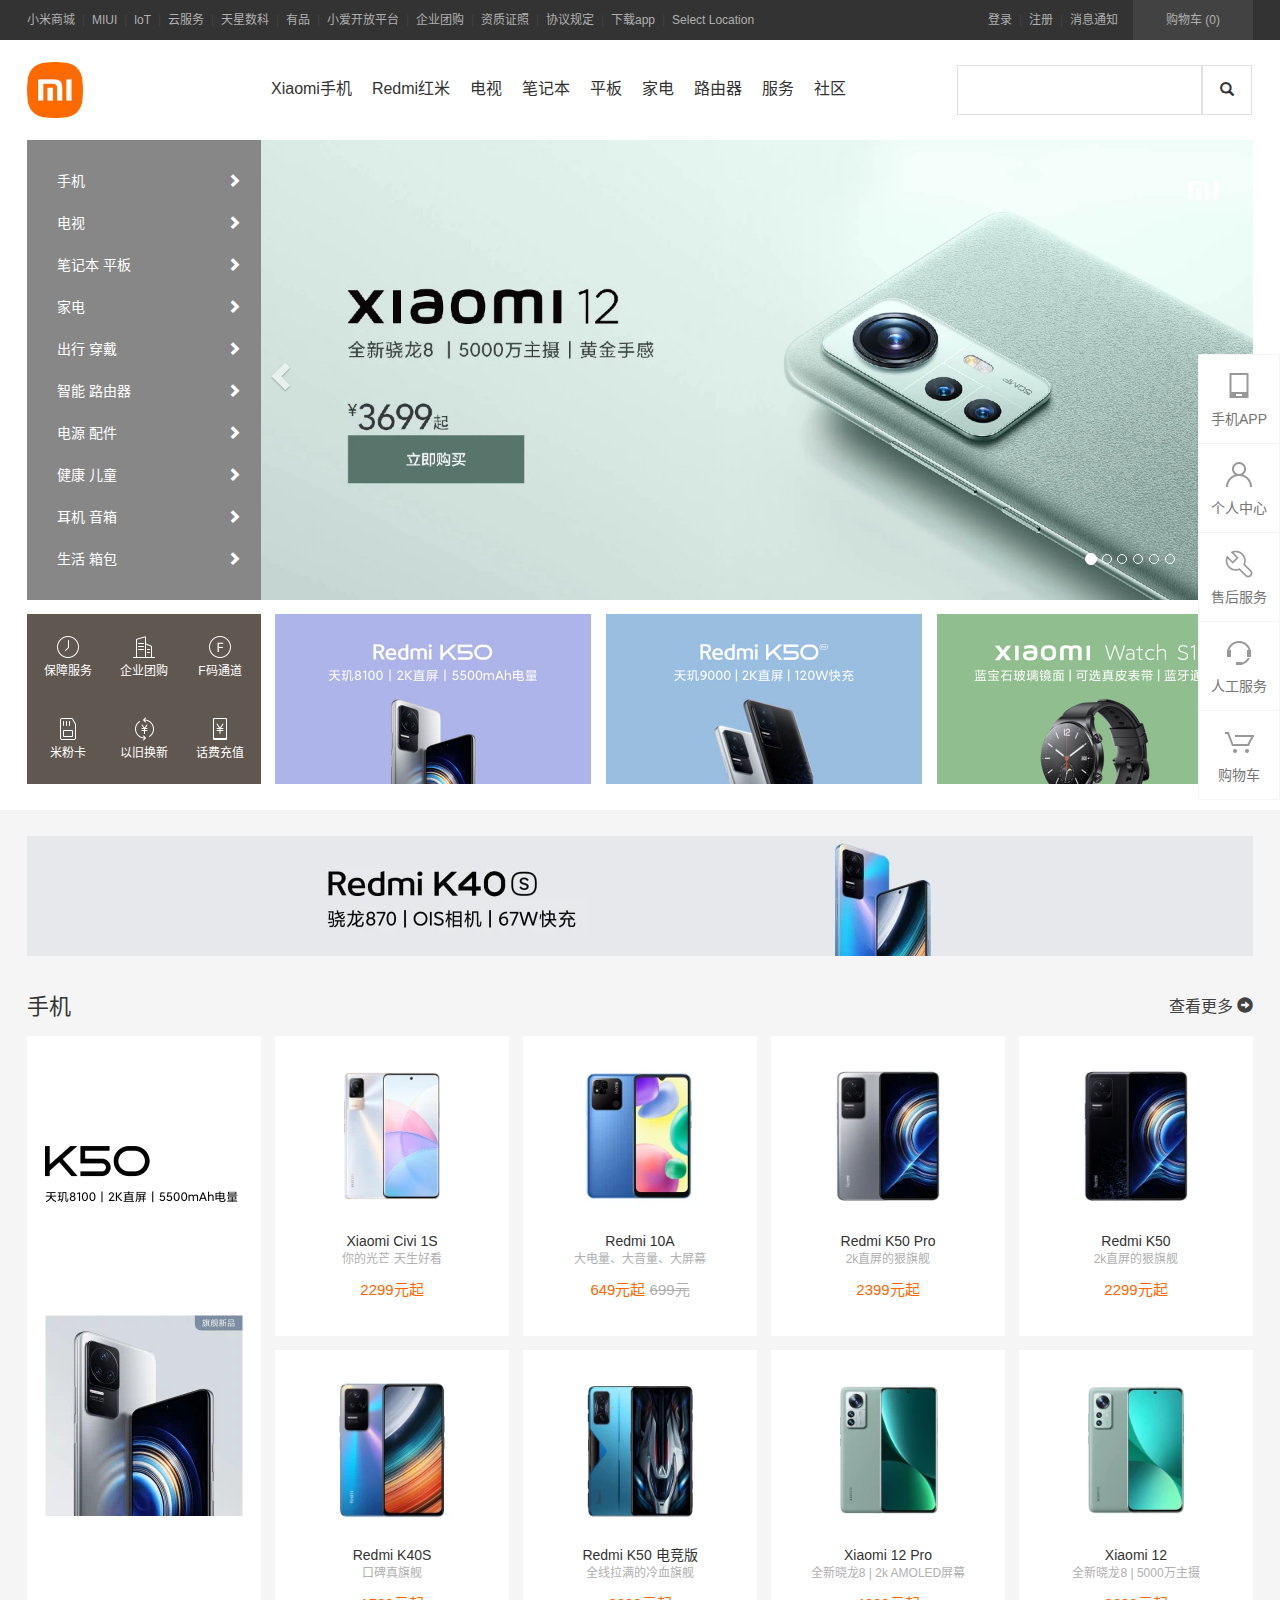
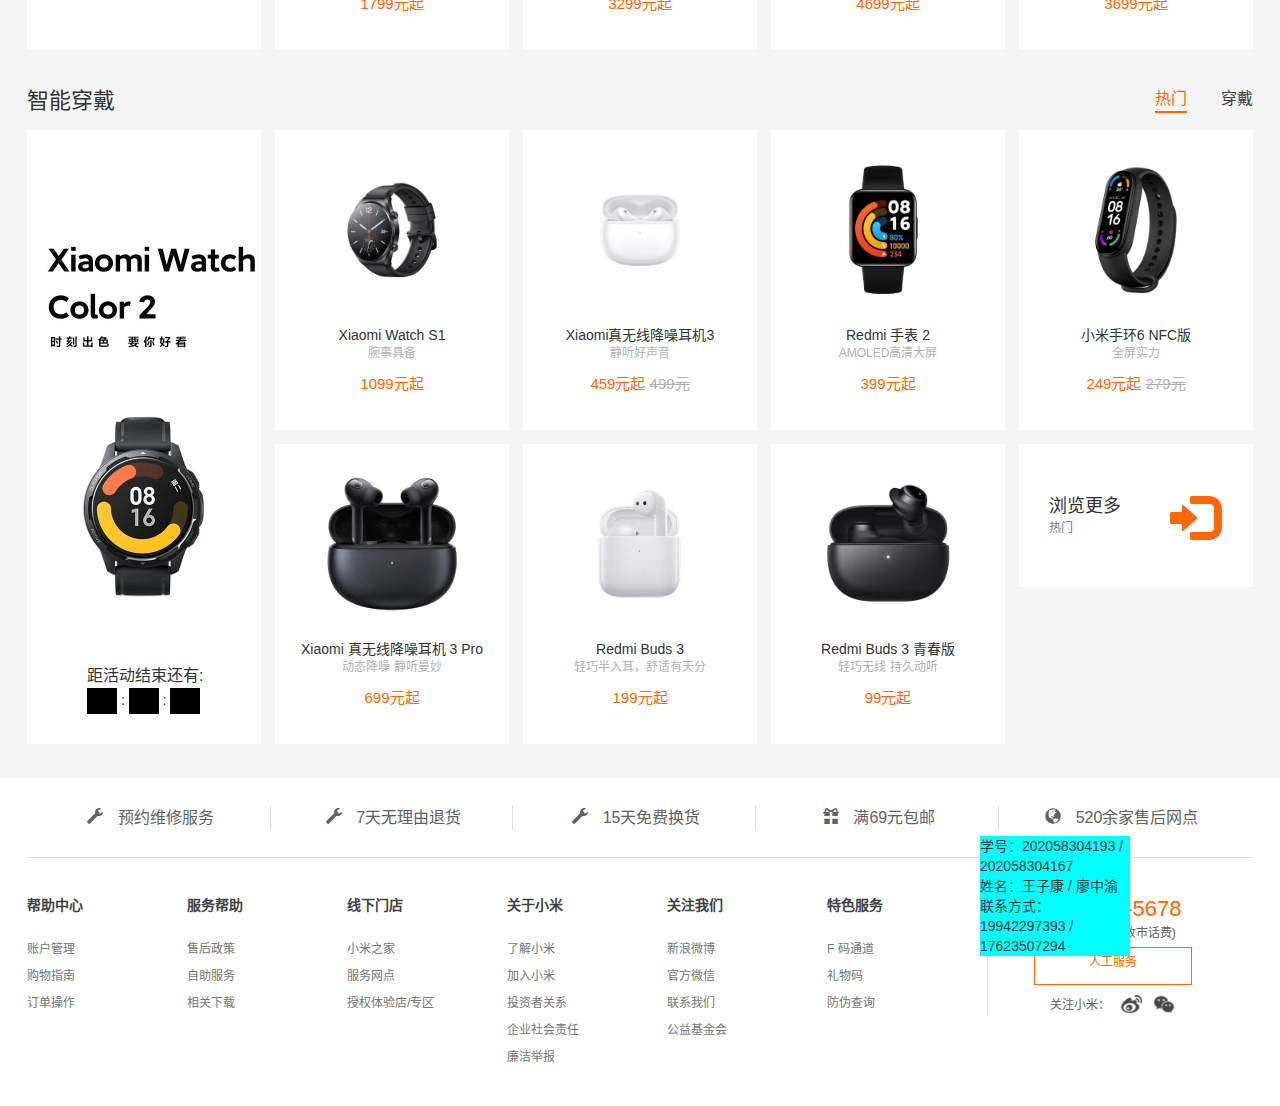
==== commit 42322e74: "个人介绍添加" ====
--- a/index.html
+++ b/index.html
@@ -25,6 +25,7 @@
     <link rel="stylesheet" href="./css/return_top.css">
     <!-- 最底部-预约维修-下面白色一块 -->
     <link rel="stylesheet" href="./css/bottom_information.css">
+    <link rel="stylesheet" href="./css/identity.css">
 
     <script src="./js/index.js"></script>
   </head>
@@ -32,16 +33,6 @@
       <!-- 顶部导航栏 -->
     <div>
         <div class="header">
-             <div id="advertisement" style="display: block;">
-                <div class="advertisement-box">
-                    <div class="delete_box" onclick="adclick()">
-                        <span class="glyphicon glyphicon-remove-circle" aria-hidden="true" style="font-weight: 400; color: #fff;"></span>
-                    </div>
-                    <a>
-                        <img src="./images/advertisement.jpg" alt="">
-                    </a>
-                </div>
-             </div>
             <div class="site-topbar">
                 <div class="container">
                     <div class="topbar-nav">
@@ -70,12 +61,12 @@
                         <a href="#">Select Location</a>
                     </div>
                     <div class="topbar-cart">
-                        <a href="./shopping_cart.html" id="shopping_cart_before" class="cart-mini">
+                        <a href="#" id="shopping_cart_before" class="cart-mini">
                             购物车
                             <span>(0)</span>
                         </a>
-                        <div class="cart-menu" id="shopping_cart_after" style="height: 0px;">
-                            <div class="cart-menu_text" id="shopping_cart_after_text" >购物车中还没有商品，赶紧选购吧！</div>
+                        <div class="cart-menu" id="shopping_cart_after" style="display: none;">
+                            <div class="cart-menu_text">购物车中还没有商品，赶紧选购吧！</div>
                         </div>
                     </div>
                     <div class="topbar-info">
@@ -188,14 +179,14 @@
                     </div>
                     <div class="header-search">
                         <div class="search">
-                            <input type="text" class="search_input" placeholder="小米手机">
+                            <input type="text" class="search_input">
                             <button type="button" class="search_button" aria-label="Left Align">
                                 <span class="glyphicon glyphicon-search" aria-hidden="true"></span>
                             </button>
                         </div>
                     </div>
                 </div>
-                <div id="header-nav-menu_1" class="header-nav-menu" style="height: 0px;">
+                <div id="header-nav-menu_1" class="header-nav-menu" style="display: none;">
                     <div class="container">
                         <ul class="children-list clearfix">
                             <li>
@@ -255,7 +246,7 @@
                         </ul>
                     </div>
                 </div>
-                <div id="header-nav-menu_2" class="header-nav-menu" style="height: 0px;">
+                <div id="header-nav-menu_2" class="header-nav-menu" style="display: none;">
                     <div class="container">
                         <ul class="children-list clearfix">
                             <li>
@@ -559,8 +550,8 @@
                     <h2>智能穿戴</h2>
                     <div class="more">
                         <ul class="tab-list">
-                            <li class="tab-list-after" id="one" style="cursor: pointer;">热门</li>
-                            <li id="two" style="cursor: pointer;">穿戴</li>
+                            <li class="tab-list-after" id="one">热门</li>
+                            <li id="two">穿戴</li>
                         </ul>
                     </div>
                 </div>
@@ -789,159 +780,11 @@
                     </div>
                 </div>
             </div>
-
-            <div class="primary_top">
-                <img src="./images/primar_top.jpg" alt="">
-            </div>
-
-            <!-- 第三个 -->
-            <div class="home-brick-box">
-                <div class="box_header">
-                    <h2>笔记本 | 平板</h2>
-                    <div class="more">
-                        <ul class="tab-list">
-                            <li class="tab-list-after" id="one" style="cursor: pointer;">热门</li>
-                        </ul>
-                    </div>
-                </div>
-                <div>
-                    <div class="row">
-                        <div class="span_1">
-                            <ul class="brick-promo-list">
-                                <li>
-                                    <a href="#">
-                                        <img src="./images/index-page-3/left.jpg" alt="">
-                                    </a>
-                                </li>
-                            </ul>
-                        </div>
-                        <!-- 热门 -->
-                        <div id="two_3" class="span_2" style="display: block;">
-                            <ul class="brick-list">
-                                <li class="brick-item">
-                                    <a href="#">
-                                        <div class="brick-item-img">
-                                            <img src="./images/index-page-3/1.jpg" alt="">
-                                        </div>
-                                        <h3 >Redmi Book Pro 15 2022</h3>
-                                        <p>全新12代英特尔处理器</p>
-                                        <p class="price">
-                                            5599元起
-                                        </p>
-                                    </a>
-                                </li>
-                                <li class="brick-item">
-                                    <a href="#">
-                                        <div class="brick-item-img">
-                                            <img src="./images/index-page-3/2.jpg" alt="">
-                                        </div>
-                                        <h3 >
-                                            Redmi G 2021 R7/RTX3050Ti/16G/51
-                                        </h3>
-                                        <p>有光追，才是高性能游戏本</p>
-                                        <p class="price">
-                                            6399元起
-                                        </p>
-                                        
-                                    </a>
-                                </li>
-                                <li class="brick-item">
-                                    <a href="#">
-                                        <div class="brick-item-img">
-                                            <img src="./images/index-page-3/3.jpg" alt="">
-                                        </div>
-                                        <h3 >Pro 14 增强版 i5 独显 - Win11</h3>
-                                        <p>2.5K超视网膜全面屏</p>
-                                        <p class="price">
-                                            4799元起
-                                            <del style="color: #b0b0b0;">
-                                                <span>5599元</span>
-                                            </del>
-                                        </p>
-                                    </a>
-                                </li>
-                                <li class="brick-item">
-                                    <a href="#">
-                                        <div class="brick-item-img">
-                                            <img src="./images/index-page-3/4.jpg" alt="">
-                                        </div>
-                                        <h3 >
-                                            RedmiBook Pro 15 R5/16G/512G 灰	
-                                        </h3>
-                                        <p>3.2K 超清视网膜全面屏 | 微米级一体精雕工艺	</p>
-                                        <p class="price">
-                                            4499元起
-                                            <del style="color: #b0b0b0;">
-                                                <span>5299元</span>
-                                            </del>
-                                        </p>
-                                    </a>
-                                </li>
-                                <li class="brick-item">
-                                    <a href="#">
-                                        <div class="brick-item-img">
-                                            <img src="./images/index-page-3/5.jpg" alt="">
-                                        </div>
-                                        <h3>XRedmi Book Pro 14 2022</h3>
-                                        <p>全新12代英特尔处理器，2.5K 120Hz高清屏，可选MX550独立显卡,CNC一体精雕工艺</p>
-                                        <p class="price">
-                                            5399元起
-                                        </p>
-                                    </a>
-                                </li>
-                                <li class="brick-item">
-                                    <a href="#">
-                                        <div class="brick-item-img">
-                                            <img src="./images/index-page-3/6.jpg" alt="">
-                                        </div>
-                                        <h3>小米平板5 Pro</h3>
-                                        <p>骁龙870芯片 | 2.5K超高清｜120HZ高刷新率 </p>
-                                        <p class="price">
-                                            2349元起
-                                            <del style="color: #b0b0b0;">
-                                                <span>2499元</span>
-                                            </del>
-                                        </p>
-                                    </a>
-                                </li>
-                                <li class="brick-item">
-                                    <a href="#">
-                                        <div class="brick-item-img">
-                                            <img src="./images/index-page-3/7.jpg" alt="">
-                                        </div>
-                                        <h3>
-                                            RedmiBook Pro 14 R5 16G 512G UMA
-                                        </h3>
-                                        <p>2.5K超视网膜全面屏</p>
-                                        <p class="price">
-                                            3799元起
-                                            <del style="color: #b0b0b0;">
-                                                <span>4699元</span>
-                                            </del>
-                                        </p>
-                                    </a>
-                                </li>
-                                <li class="brick-item_a">
-                                    <a href="#">
-                                        <div class="figure_more_a">
-                                            <span class="glyphicon glyphicon-log-in" aria-hidden="true"></span>
-                                        </div>
-                                        <div class="more_a">
-                                            浏览更多
-                                            <small>热门</small>
-                                        </div>
-                                    </a>
-                                </li>
-                            </ul>
-                        </div>      
-                    </div>
-                </div>
-            </div>
         </div>
     </div>
 
 <!-- 底部信息 -->
-<div class="bottom_information_box">
+<div class="bottom_information_box" style="position: relative;">
     <div class="bottom_info">
         <div class="container">
             <div class="footer-service">
@@ -1031,6 +874,11 @@
             </div>
         </div>
     </div>
+    <div class="identity-box">
+        <span>学号：202058304193 / 202058304167</span><br>
+        <span>姓名：王子康 / 廖中渝</span><br>
+        <span>联系方式：19942297393 / 17623507294</span>
+    </div>
 </div>
 
 
@@ -1073,48 +921,43 @@
 
     <!-- 右侧返回顶部按钮 -->
     <div class="return_top_box">
-        <a id="r_first">
-            <div >
+        <a>
+            <div>
                 <img src="./images/return_top_1_b.jpg" alt="">
-                <img id="r-img-first" src="./images/right-button/74c4fcb4475af8308e9a670db9c01fdf.png" alt="" class="hover">
-            </div>
-            <span id="r-first-span">
+            </div>
+            <span>
                 手机APP
             </span>
         </a>
-        <a id="r-2">
+        <a>
             <div>
                 <img src="./images/return_top_2.jpg" alt="">
-                <img id="r-i-2" src="./images/right-button/41f858550f42eb1770b97faf219ae215.png" alt="" class="hover">
-            </div>
-            <span id="r-s-2">
+            </div>
+            <span>
                 个人中心
             </span>
         </a>
-        <a id="r-3">
+        <a>
             <div>
                 <img src="./images/return_top_3.jpg" alt="">
-                <img id="r-i-3"  src="./images/right-button/3.png" alt="" class="hover">
-            </div>
-            <span id="r-s-3">
+            </div>
+            <span>
                 售后服务
             </span>
         </a>
-        <a id="r-4">
+        <a>
             <div>
                 <img src="./images/return_top_4.jpg" alt="">
-                <img id="r-i-4"  src="./images/right-button/4.png" alt="" class="hover">
-            </div>
-            <span id="r-s-4">
+            </div>
+            <span>
                 人工服务
             </span>
         </a>
-        <a href="./shopping_cart.html" id="r-5">
+        <a>
             <div>
                 <img src="./images/return_top_5.jpg" alt="">
-                <img id="r-i-5" src="./images/right-button/5.png" alt="" class="hover">
-            </div>
-            <span id="r-s-5">
+            </div>
+            <span>
                 购物车
             </span>
         </a>
--- a/css/header.css
+++ b/css/header.css
@@ -390,7 +390,7 @@
 
 .delete_box{
     position: absolute;
-    left: 350px;
+    left: 30rem;
     top: 10px;
 }
 
--- a/css/identity.css
+++ b/css/identity.css
@@ -0,0 +1,8 @@
+.identity-box{
+    position: absolute;
+    bottom: 150px;
+    right: 150px;
+    background-color: aqua;
+    width: 150px;
+    height: 120px;
+}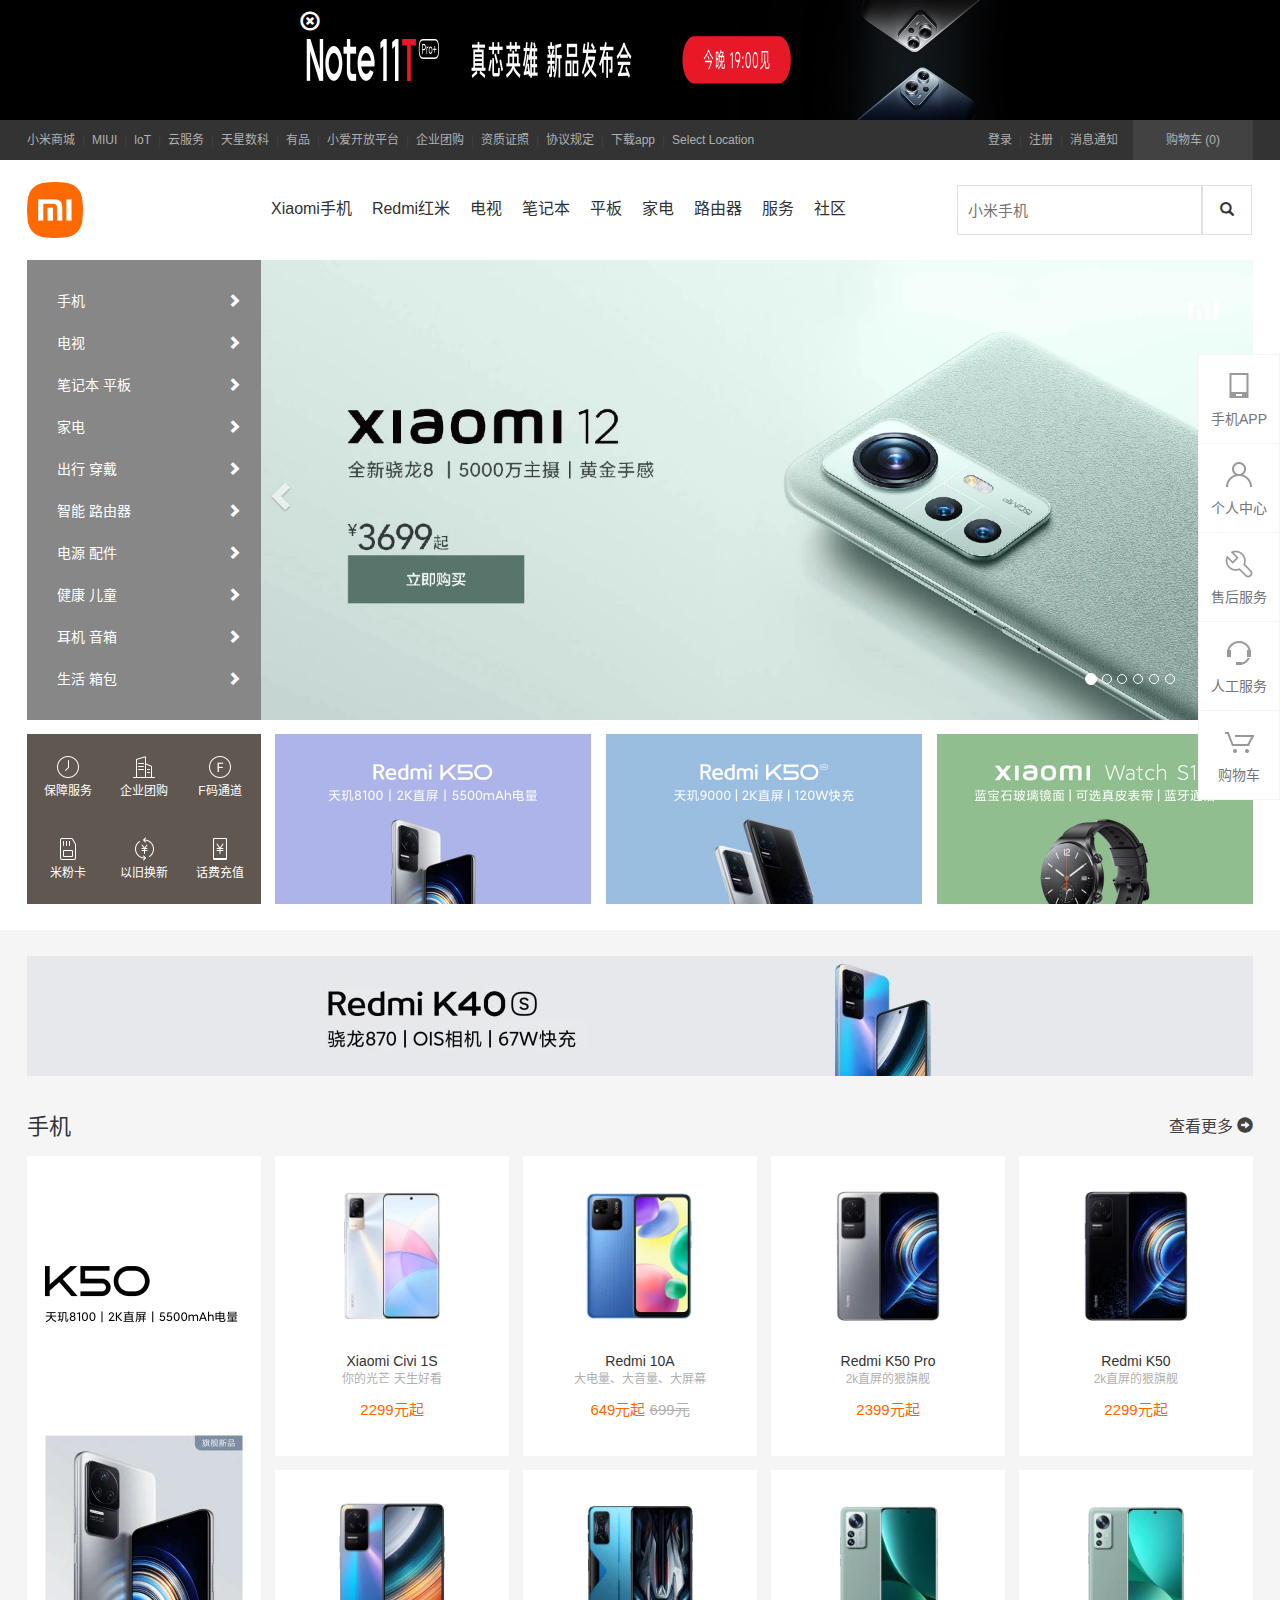
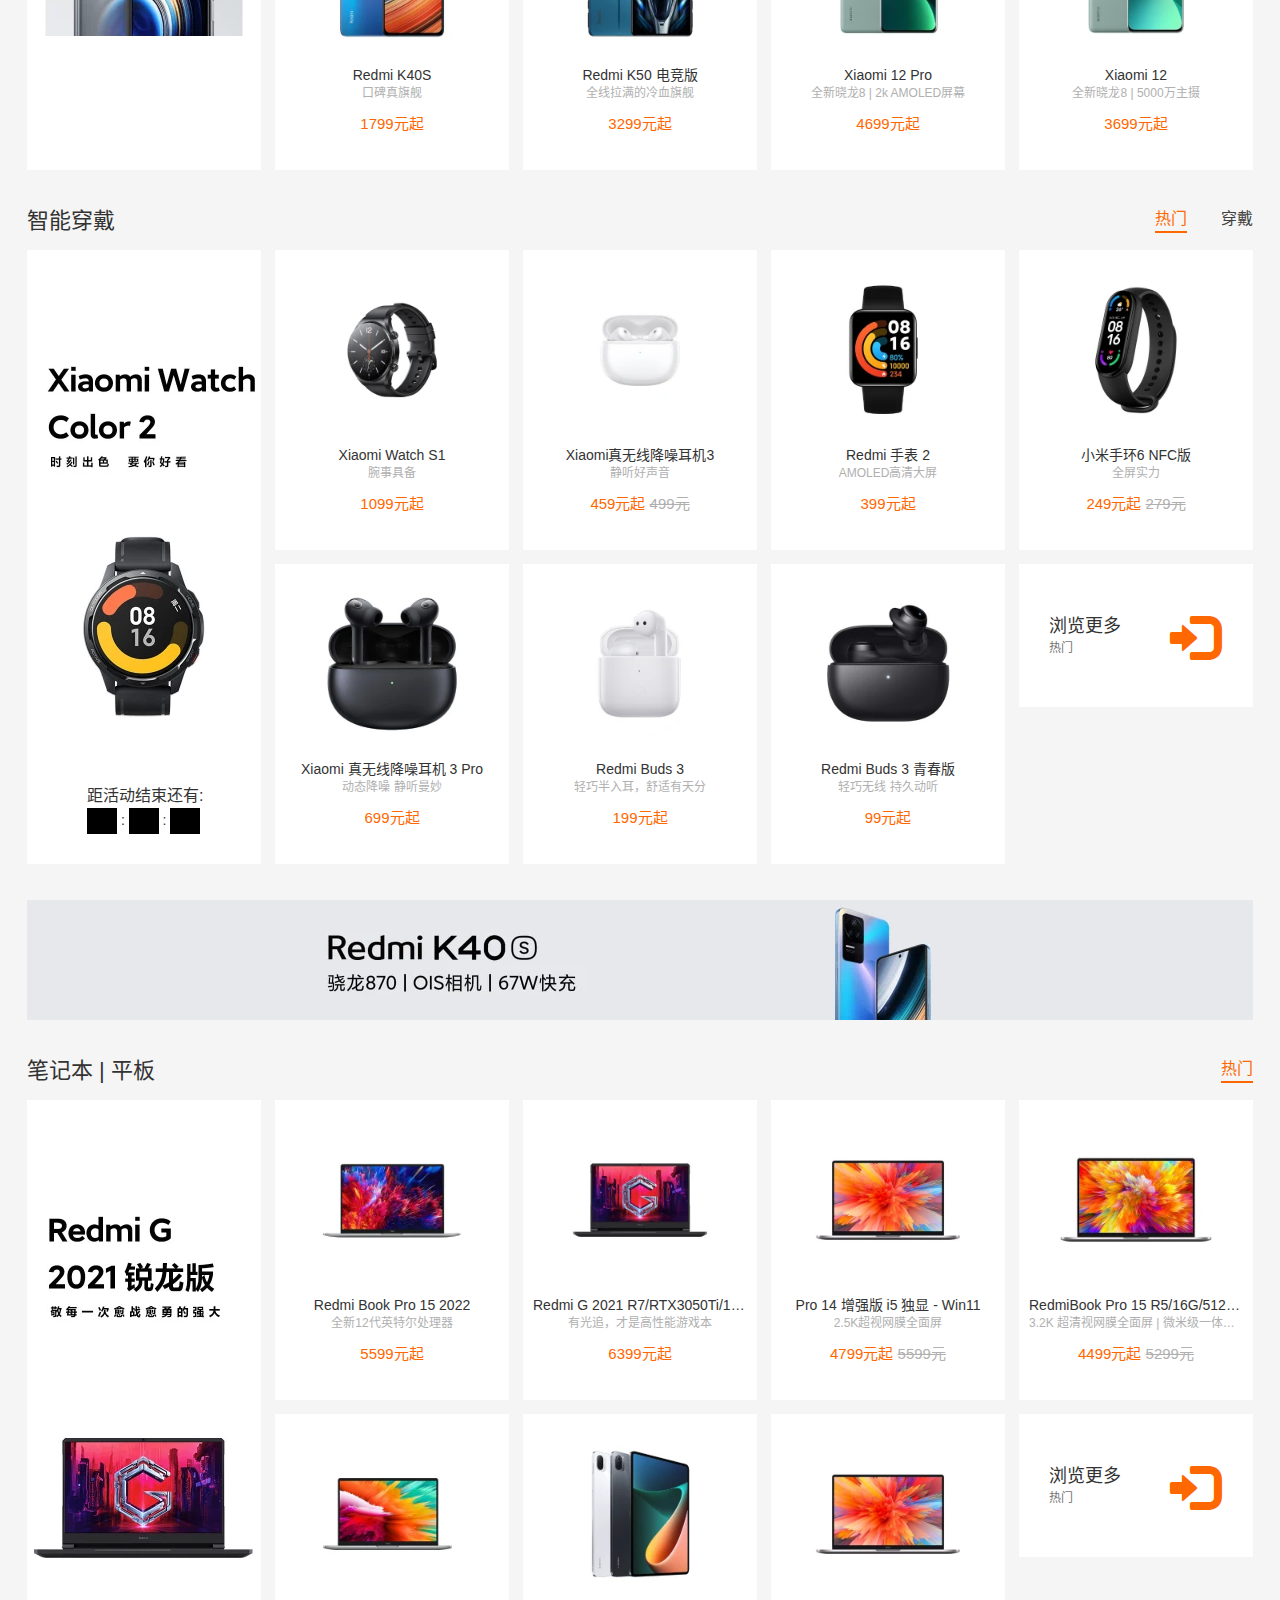
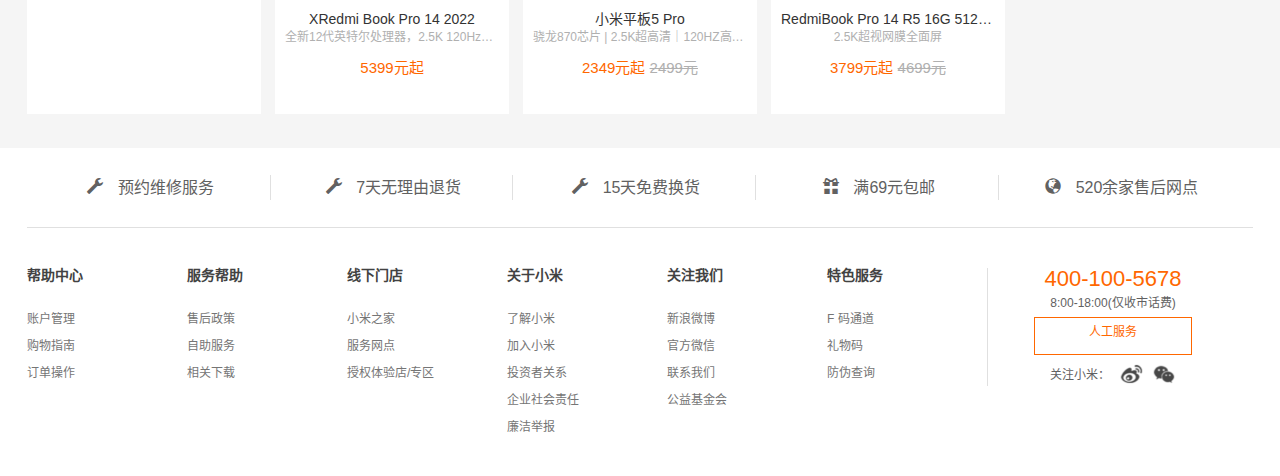
==== commit 0c2a2c26: "Merge pull request #17 from xiaokangkang35/bottom_button" ====
--- a/index.html
+++ b/index.html
@@ -25,7 +25,6 @@
     <link rel="stylesheet" href="./css/return_top.css">
     <!-- 最底部-预约维修-下面白色一块 -->
     <link rel="stylesheet" href="./css/bottom_information.css">
-    <link rel="stylesheet" href="./css/identity.css">
 
     <script src="./js/index.js"></script>
   </head>
@@ -33,6 +32,16 @@
       <!-- 顶部导航栏 -->
     <div>
         <div class="header">
+             <div id="advertisement" style="display: block;">
+                <div class="advertisement-box">
+                    <div class="delete_box" onclick="adclick()">
+                        <span class="glyphicon glyphicon-remove-circle" aria-hidden="true" style="font-weight: 400; color: #fff;"></span>
+                    </div>
+                    <a>
+                        <img src="./images/advertisement.jpg" alt="">
+                    </a>
+                </div>
+             </div>
             <div class="site-topbar">
                 <div class="container">
                     <div class="topbar-nav">
@@ -61,12 +70,12 @@
                         <a href="#">Select Location</a>
                     </div>
                     <div class="topbar-cart">
-                        <a href="#" id="shopping_cart_before" class="cart-mini">
+                        <a href="./shopping_cart.html" id="shopping_cart_before" class="cart-mini">
                             购物车
                             <span>(0)</span>
                         </a>
-                        <div class="cart-menu" id="shopping_cart_after" style="display: none;">
-                            <div class="cart-menu_text">购物车中还没有商品，赶紧选购吧！</div>
+                        <div class="cart-menu" id="shopping_cart_after" style="height: 0px;">
+                            <div class="cart-menu_text" id="shopping_cart_after_text" >购物车中还没有商品，赶紧选购吧！</div>
                         </div>
                     </div>
                     <div class="topbar-info">
@@ -179,14 +188,14 @@
                     </div>
                     <div class="header-search">
                         <div class="search">
-                            <input type="text" class="search_input">
+                            <input type="text" class="search_input" placeholder="小米手机">
                             <button type="button" class="search_button" aria-label="Left Align">
                                 <span class="glyphicon glyphicon-search" aria-hidden="true"></span>
                             </button>
                         </div>
                     </div>
                 </div>
-                <div id="header-nav-menu_1" class="header-nav-menu" style="display: none;">
+                <div id="header-nav-menu_1" class="header-nav-menu" style="height: 0px;">
                     <div class="container">
                         <ul class="children-list clearfix">
                             <li>
@@ -246,7 +255,7 @@
                         </ul>
                     </div>
                 </div>
-                <div id="header-nav-menu_2" class="header-nav-menu" style="display: none;">
+                <div id="header-nav-menu_2" class="header-nav-menu" style="height: 0px;">
                     <div class="container">
                         <ul class="children-list clearfix">
                             <li>
@@ -550,8 +559,8 @@
                     <h2>智能穿戴</h2>
                     <div class="more">
                         <ul class="tab-list">
-                            <li class="tab-list-after" id="one">热门</li>
-                            <li id="two">穿戴</li>
+                            <li class="tab-list-after" id="one" style="cursor: pointer;">热门</li>
+                            <li id="two" style="cursor: pointer;">穿戴</li>
                         </ul>
                     </div>
                 </div>
@@ -780,17 +789,165 @@
                     </div>
                 </div>
             </div>
+
+            <div class="primary_top">
+                <img src="./images/primar_top.jpg" alt="">
+            </div>
+
+            <!-- 第三个 -->
+            <div class="home-brick-box">
+                <div class="box_header">
+                    <h2>笔记本 | 平板</h2>
+                    <div class="more">
+                        <ul class="tab-list">
+                            <li class="tab-list-after" id="one" style="cursor: pointer;">热门</li>
+                        </ul>
+                    </div>
+                </div>
+                <div>
+                    <div class="row">
+                        <div class="span_1">
+                            <ul class="brick-promo-list">
+                                <li>
+                                    <a href="#">
+                                        <img src="./images/index-page-3/left.jpg" alt="">
+                                    </a>
+                                </li>
+                            </ul>
+                        </div>
+                        <!-- 热门 -->
+                        <div id="two_3" class="span_2" style="display: block;">
+                            <ul class="brick-list">
+                                <li class="brick-item">
+                                    <a href="#">
+                                        <div class="brick-item-img">
+                                            <img src="./images/index-page-3/1.jpg" alt="">
+                                        </div>
+                                        <h3 >Redmi Book Pro 15 2022</h3>
+                                        <p>全新12代英特尔处理器</p>
+                                        <p class="price">
+                                            5599元起
+                                        </p>
+                                    </a>
+                                </li>
+                                <li class="brick-item">
+                                    <a href="#">
+                                        <div class="brick-item-img">
+                                            <img src="./images/index-page-3/2.jpg" alt="">
+                                        </div>
+                                        <h3 >
+                                            Redmi G 2021 R7/RTX3050Ti/16G/51
+                                        </h3>
+                                        <p>有光追，才是高性能游戏本</p>
+                                        <p class="price">
+                                            6399元起
+                                        </p>
+                                        
+                                    </a>
+                                </li>
+                                <li class="brick-item">
+                                    <a href="#">
+                                        <div class="brick-item-img">
+                                            <img src="./images/index-page-3/3.jpg" alt="">
+                                        </div>
+                                        <h3 >Pro 14 增强版 i5 独显 - Win11</h3>
+                                        <p>2.5K超视网膜全面屏</p>
+                                        <p class="price">
+                                            4799元起
+                                            <del style="color: #b0b0b0;">
+                                                <span>5599元</span>
+                                            </del>
+                                        </p>
+                                    </a>
+                                </li>
+                                <li class="brick-item">
+                                    <a href="#">
+                                        <div class="brick-item-img">
+                                            <img src="./images/index-page-3/4.jpg" alt="">
+                                        </div>
+                                        <h3 >
+                                            RedmiBook Pro 15 R5/16G/512G 灰	
+                                        </h3>
+                                        <p>3.2K 超清视网膜全面屏 | 微米级一体精雕工艺	</p>
+                                        <p class="price">
+                                            4499元起
+                                            <del style="color: #b0b0b0;">
+                                                <span>5299元</span>
+                                            </del>
+                                        </p>
+                                    </a>
+                                </li>
+                                <li class="brick-item">
+                                    <a href="#">
+                                        <div class="brick-item-img">
+                                            <img src="./images/index-page-3/5.jpg" alt="">
+                                        </div>
+                                        <h3>XRedmi Book Pro 14 2022</h3>
+                                        <p>全新12代英特尔处理器，2.5K 120Hz高清屏，可选MX550独立显卡,CNC一体精雕工艺</p>
+                                        <p class="price">
+                                            5399元起
+                                        </p>
+                                    </a>
+                                </li>
+                                <li class="brick-item">
+                                    <a href="#">
+                                        <div class="brick-item-img">
+                                            <img src="./images/index-page-3/6.jpg" alt="">
+                                        </div>
+                                        <h3>小米平板5 Pro</h3>
+                                        <p>骁龙870芯片 | 2.5K超高清｜120HZ高刷新率 </p>
+                                        <p class="price">
+                                            2349元起
+                                            <del style="color: #b0b0b0;">
+                                                <span>2499元</span>
+                                            </del>
+                                        </p>
+                                    </a>
+                                </li>
+                                <li class="brick-item">
+                                    <a href="#">
+                                        <div class="brick-item-img">
+                                            <img src="./images/index-page-3/7.jpg" alt="">
+                                        </div>
+                                        <h3>
+                                            RedmiBook Pro 14 R5 16G 512G UMA
+                                        </h3>
+                                        <p>2.5K超视网膜全面屏</p>
+                                        <p class="price">
+                                            3799元起
+                                            <del style="color: #b0b0b0;">
+                                                <span>4699元</span>
+                                            </del>
+                                        </p>
+                                    </a>
+                                </li>
+                                <li class="brick-item_a">
+                                    <a href="#">
+                                        <div class="figure_more_a">
+                                            <span class="glyphicon glyphicon-log-in" aria-hidden="true"></span>
+                                        </div>
+                                        <div class="more_a">
+                                            浏览更多
+                                            <small>热门</small>
+                                        </div>
+                                    </a>
+                                </li>
+                            </ul>
+                        </div>      
+                    </div>
+                </div>
+            </div>
         </div>
     </div>
 
 <!-- 底部信息 -->
-<div class="bottom_information_box" style="position: relative;">
+<div class="bottom_information_box">
     <div class="bottom_info">
         <div class="container">
             <div class="footer-service">
                 <ul class="list-service">
                     <li>
-                        <a href="">
+                        <a href="./bottom-service.html">
                             <span class="glyphicon glyphicon-wrench" aria-hidden="true"></span>
                             预约维修服务
                         </a>
@@ -874,11 +1031,6 @@
             </div>
         </div>
     </div>
-    <div class="identity-box">
-        <span>学号：202058304193 / 202058304167</span><br>
-        <span>姓名：王子康 / 廖中渝</span><br>
-        <span>联系方式：19942297393 / 17623507294</span>
-    </div>
 </div>
 
 
@@ -921,43 +1073,48 @@
 
     <!-- 右侧返回顶部按钮 -->
     <div class="return_top_box">
-        <a>
-            <div>
+        <a id="r_first">
+            <div >
                 <img src="./images/return_top_1_b.jpg" alt="">
-            </div>
-            <span>
+                <img id="r-img-first" src="./images/right-button/74c4fcb4475af8308e9a670db9c01fdf.png" alt="" class="hover">
+            </div>
+            <span id="r-first-span">
                 手机APP
             </span>
         </a>
-        <a>
+        <a id="r-2">
             <div>
                 <img src="./images/return_top_2.jpg" alt="">
-            </div>
-            <span>
+                <img id="r-i-2" src="./images/right-button/41f858550f42eb1770b97faf219ae215.png" alt="" class="hover">
+            </div>
+            <span id="r-s-2">
                 个人中心
             </span>
         </a>
-        <a>
+        <a id="r-3">
             <div>
                 <img src="./images/return_top_3.jpg" alt="">
-            </div>
-            <span>
+                <img id="r-i-3"  src="./images/right-button/3.png" alt="" class="hover">
+            </div>
+            <span id="r-s-3">
                 售后服务
             </span>
         </a>
-        <a>
+        <a id="r-4">
             <div>
                 <img src="./images/return_top_4.jpg" alt="">
-            </div>
-            <span>
+                <img id="r-i-4"  src="./images/right-button/4.png" alt="" class="hover">
+            </div>
+            <span id="r-s-4">
                 人工服务
             </span>
         </a>
-        <a>
+        <a href="./shopping_cart.html" id="r-5">
             <div>
                 <img src="./images/return_top_5.jpg" alt="">
-            </div>
-            <span>
+                <img id="r-i-5" src="./images/right-button/5.png" alt="" class="hover">
+            </div>
+            <span id="r-s-5">
                 购物车
             </span>
         </a>
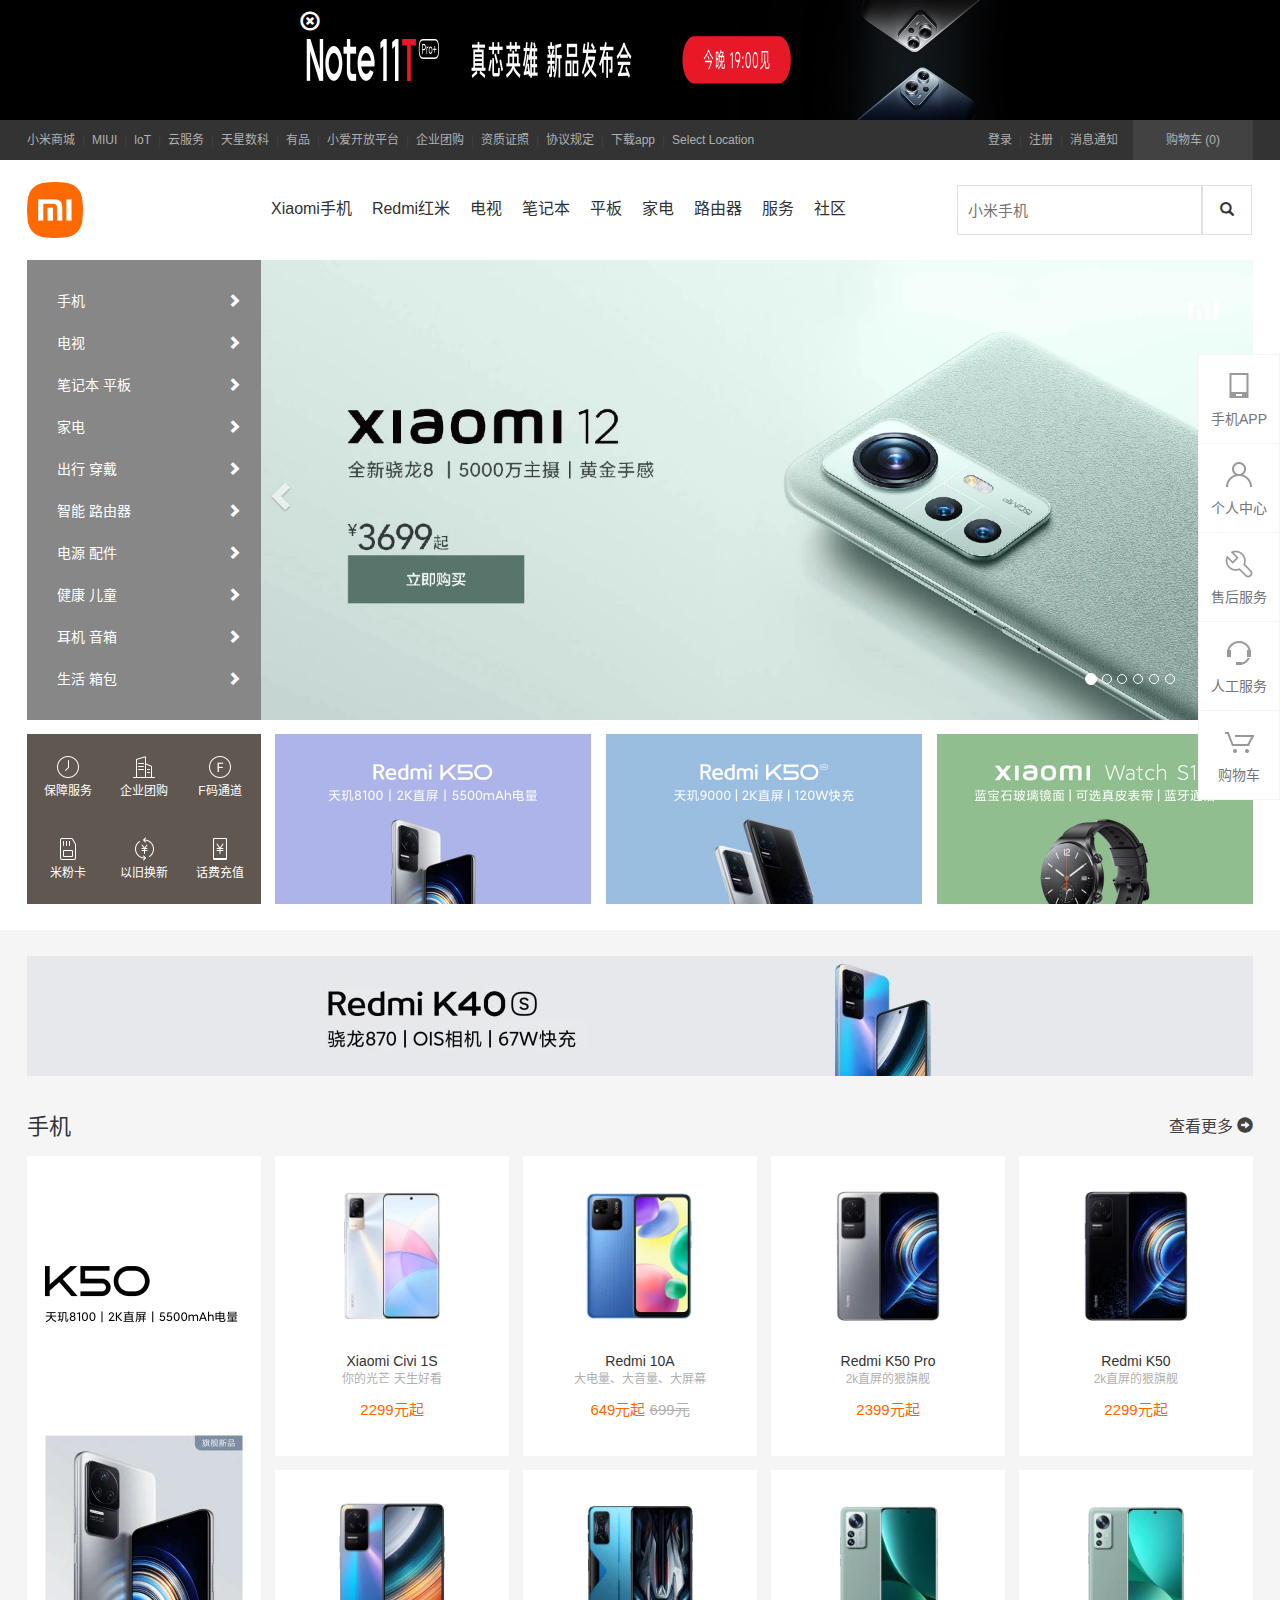
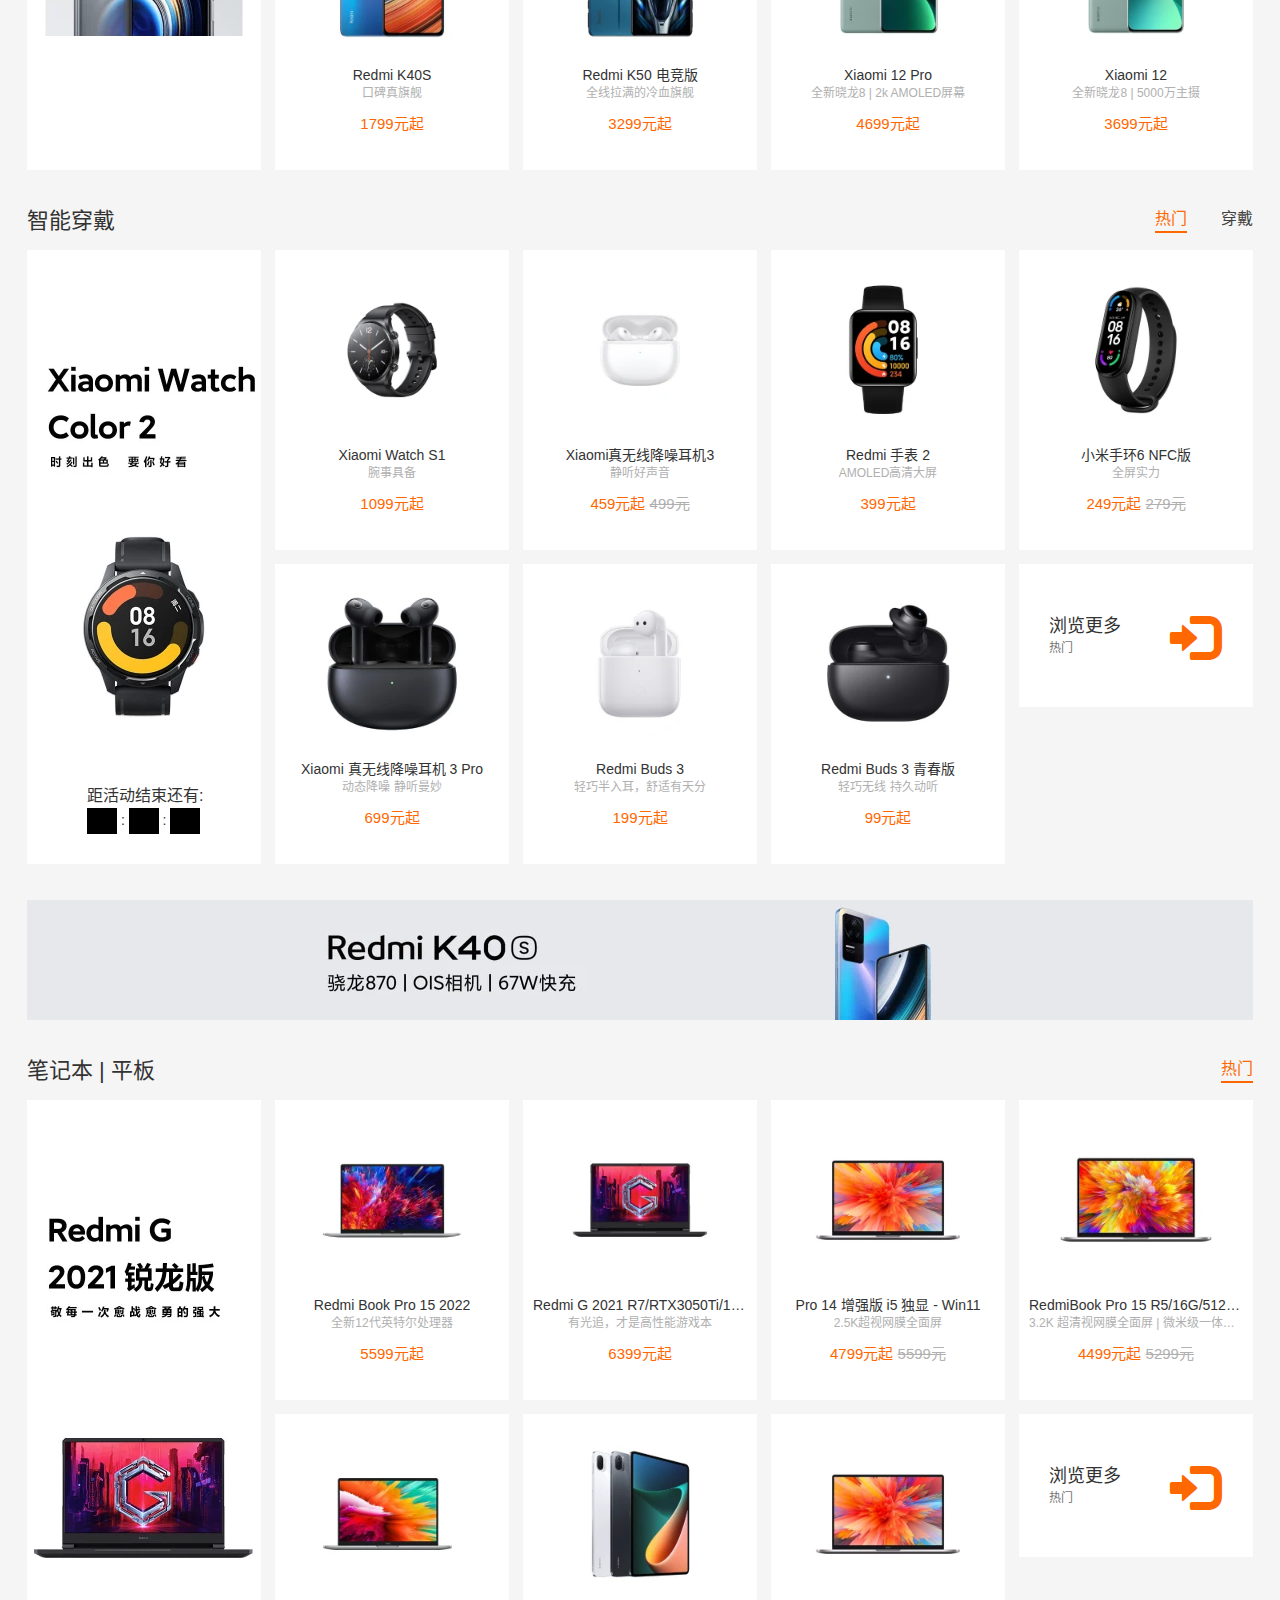
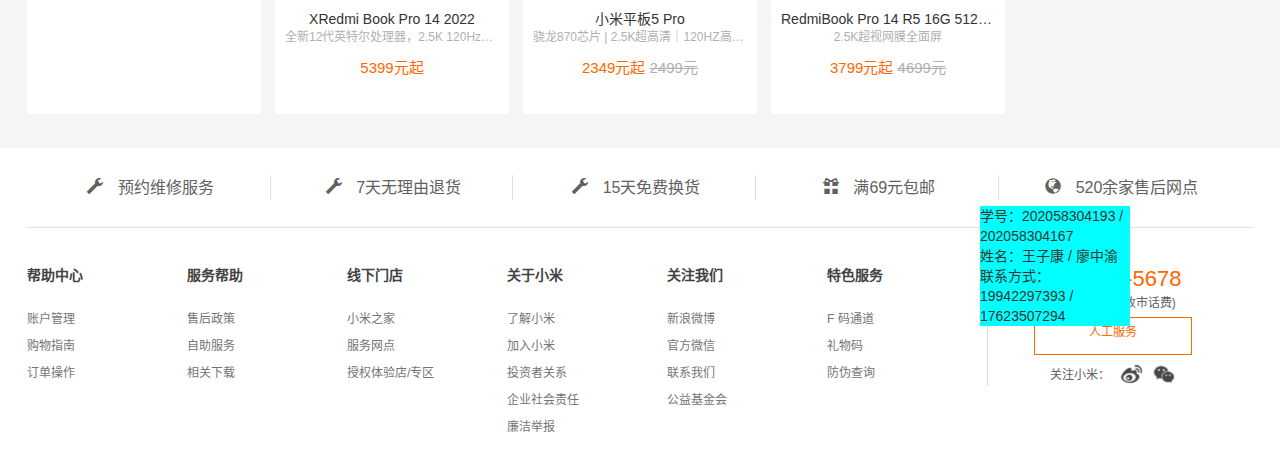
==== commit e06f6ae8: "Merge pull request #9 from xiaokangkang35/identity_information" ====
--- a/index.html
+++ b/index.html
@@ -25,6 +25,7 @@
     <link rel="stylesheet" href="./css/return_top.css">
     <!-- 最底部-预约维修-下面白色一块 -->
     <link rel="stylesheet" href="./css/bottom_information.css">
+    <link rel="stylesheet" href="./css/identity.css">
 
     <script src="./js/index.js"></script>
   </head>
@@ -941,7 +942,7 @@
     </div>
 
 <!-- 底部信息 -->
-<div class="bottom_information_box">
+<div class="bottom_information_box" style="position: relative;">
     <div class="bottom_info">
         <div class="container">
             <div class="footer-service">
@@ -1031,6 +1032,11 @@
             </div>
         </div>
     </div>
+    <div class="identity-box">
+        <span>学号：202058304193 / 202058304167</span><br>
+        <span>姓名：王子康 / 廖中渝</span><br>
+        <span>联系方式：19942297393 / 17623507294</span>
+    </div>
 </div>
 
 
--- a/css/identity.css
+++ b/css/identity.css
@@ -0,0 +1,8 @@
+.identity-box{
+    position: absolute;
+    bottom: 150px;
+    right: 150px;
+    background-color: aqua;
+    width: 150px;
+    height: 120px;
+}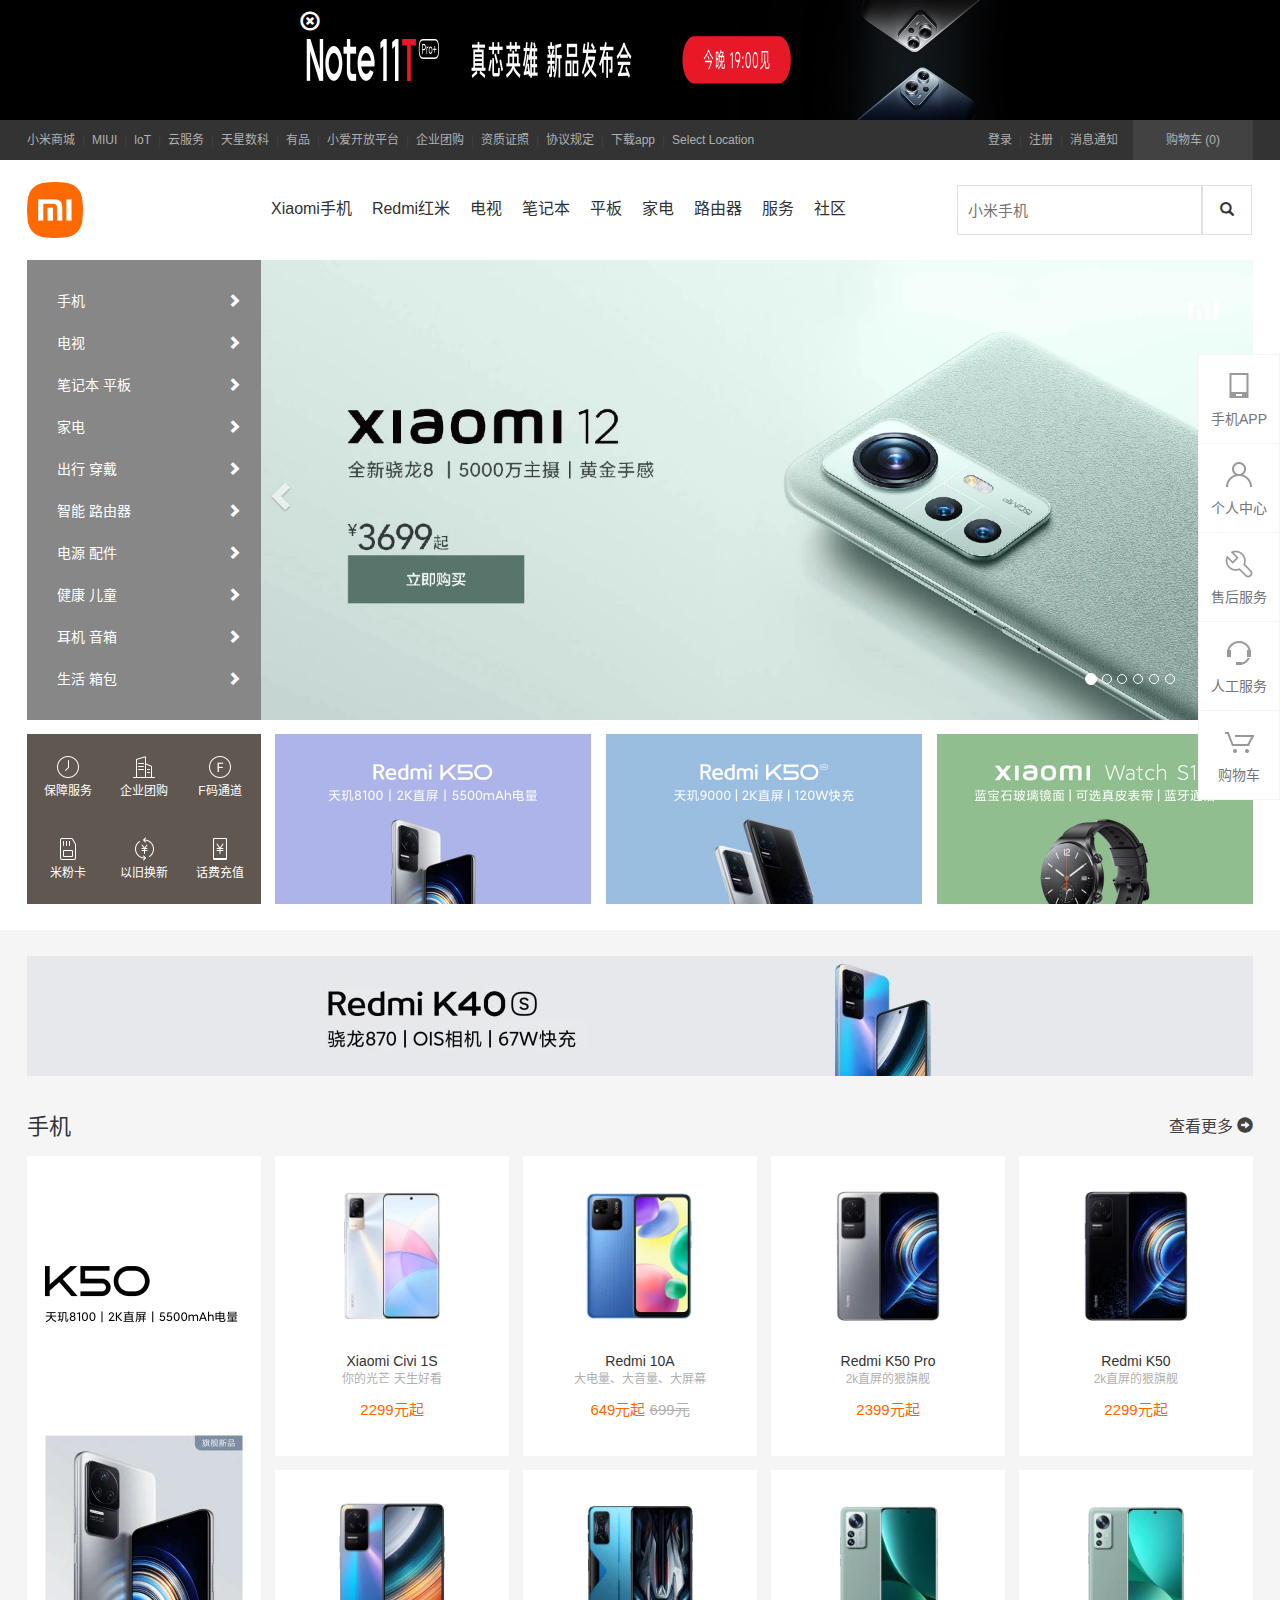
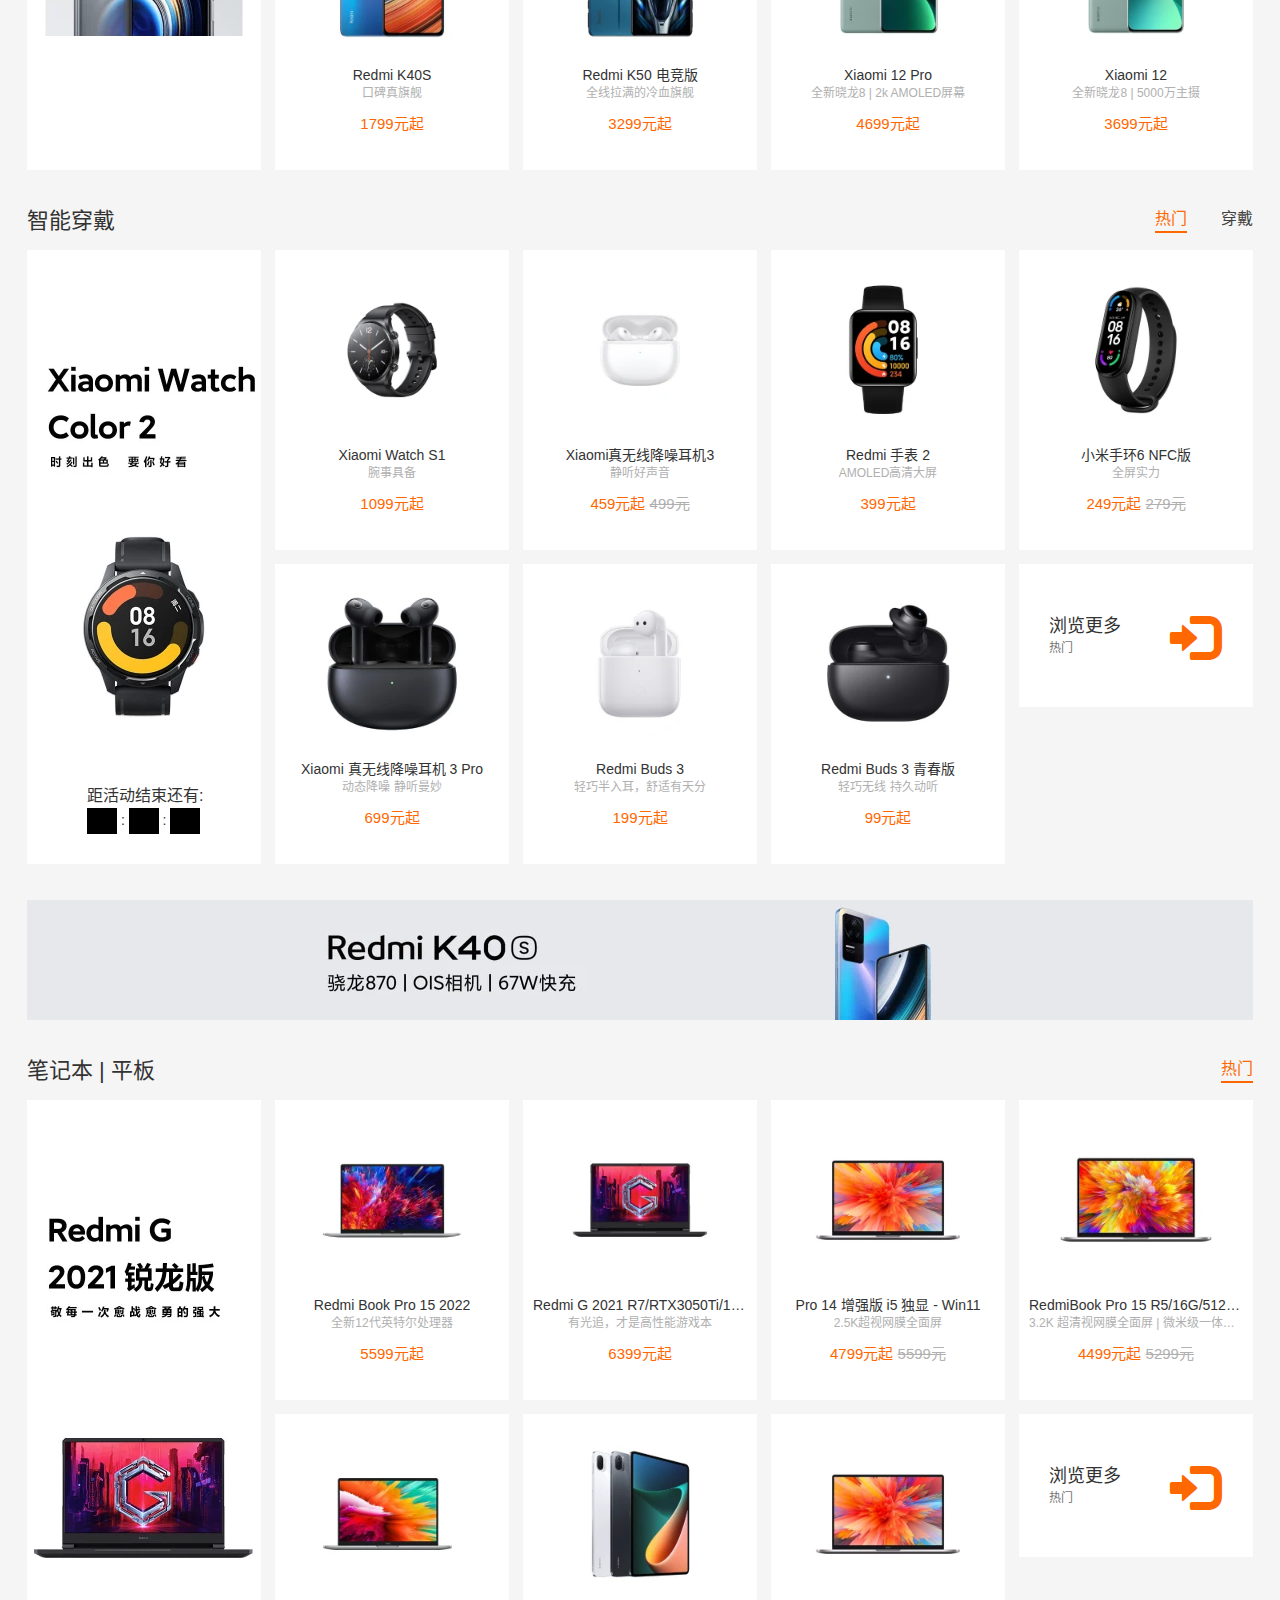
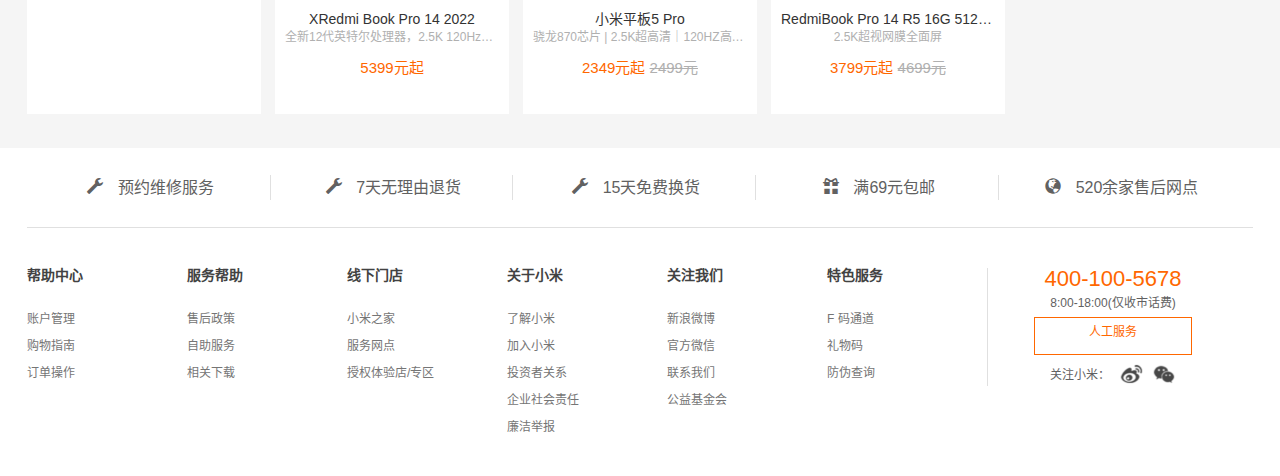
==== commit 3b47d808: "title" ====
--- a/index.html
+++ b/index.html
@@ -5,7 +5,7 @@
     <meta http-equiv="X-UA-Compatible" content="IE=edge">
     <meta name="viewport" content="width=device-width, initial-scale=1">
     <!-- 上述3个meta标签*必须*放在最前面，任何其他内容都*必须*跟随其后！ -->
-    <title>mi</title>
+    <title>小米商城</title>
     <link rel="shot icon" href="./images/mi_log.jpg">
     <!-- Bootstrap -->
     <link rel="stylesheet" href="./bootstrap框架/css/bootstrap.css">
@@ -1032,11 +1032,6 @@
             </div>
         </div>
     </div>
-    <div class="identity-box">
-        <span>学号：202058304193 / 202058304167</span><br>
-        <span>姓名：王子康 / 廖中渝</span><br>
-        <span>联系方式：19942297393 / 17623507294</span>
-    </div>
 </div>
 
 
